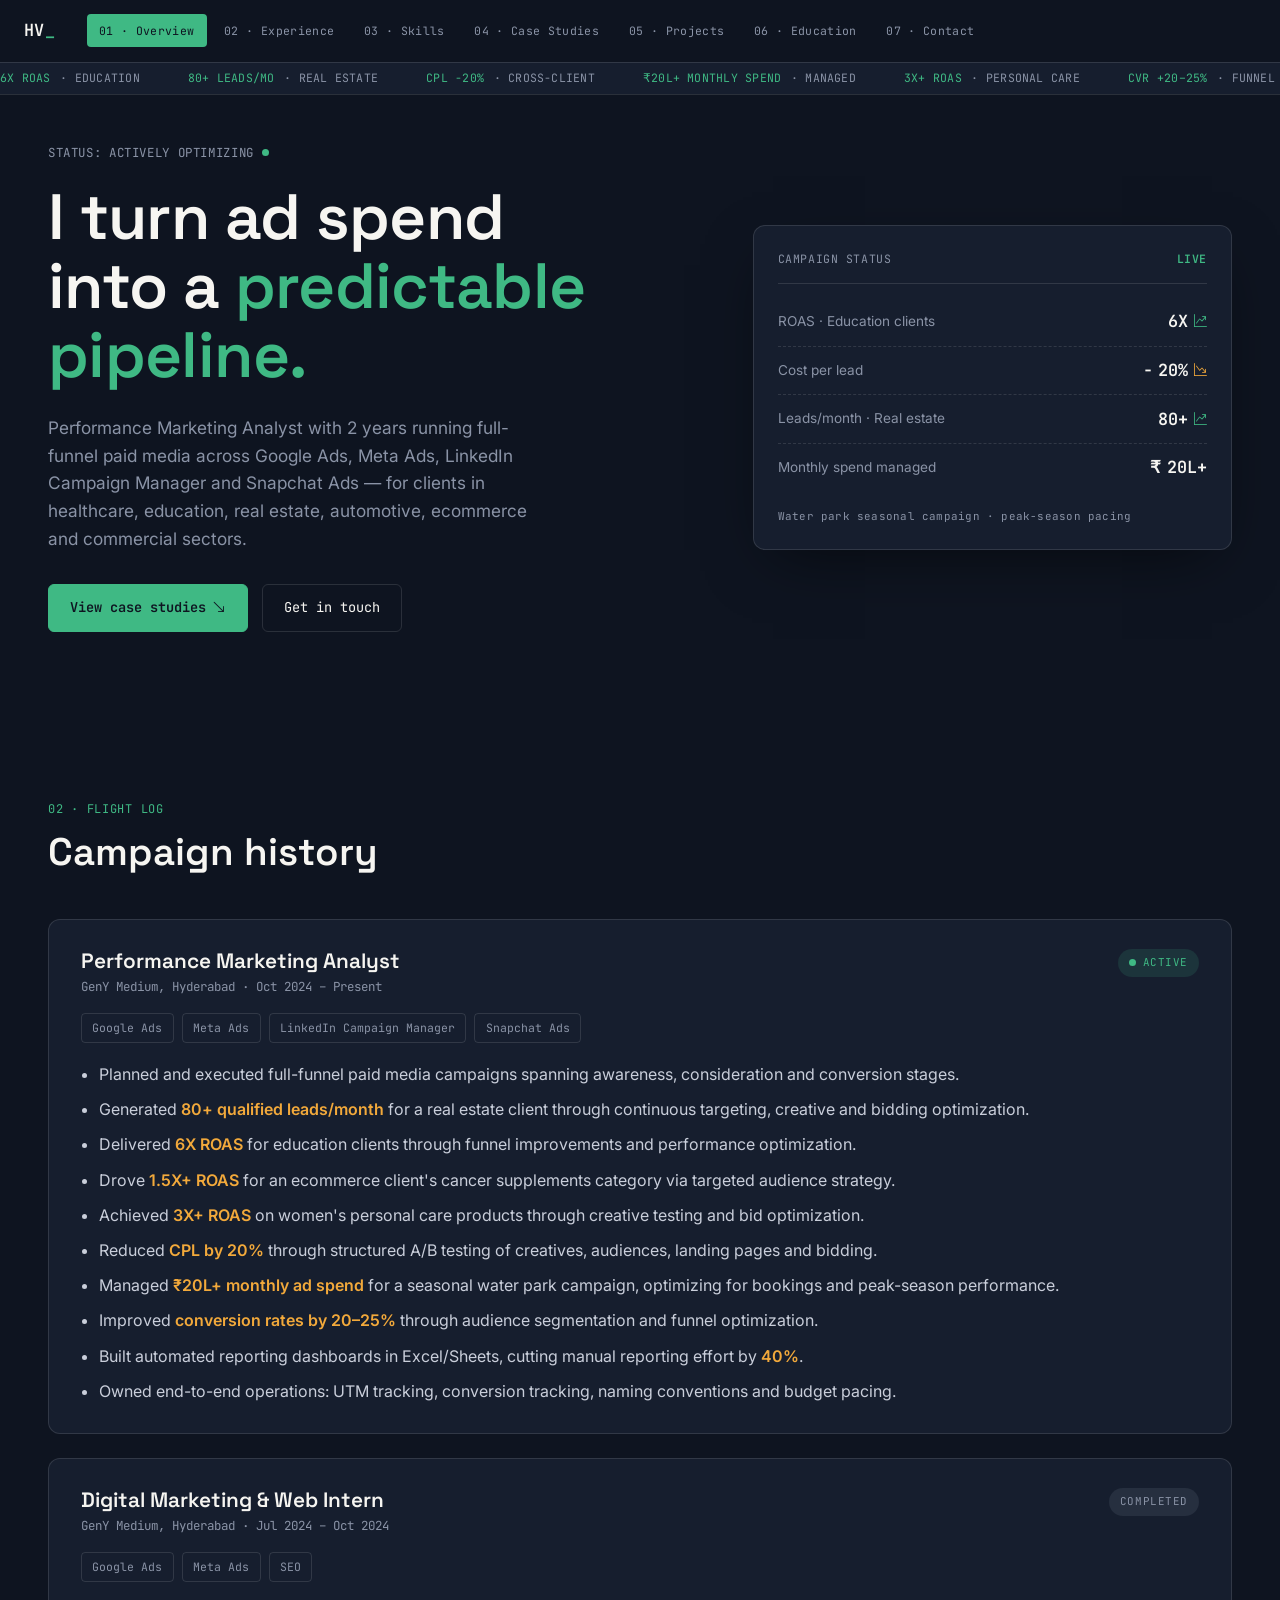
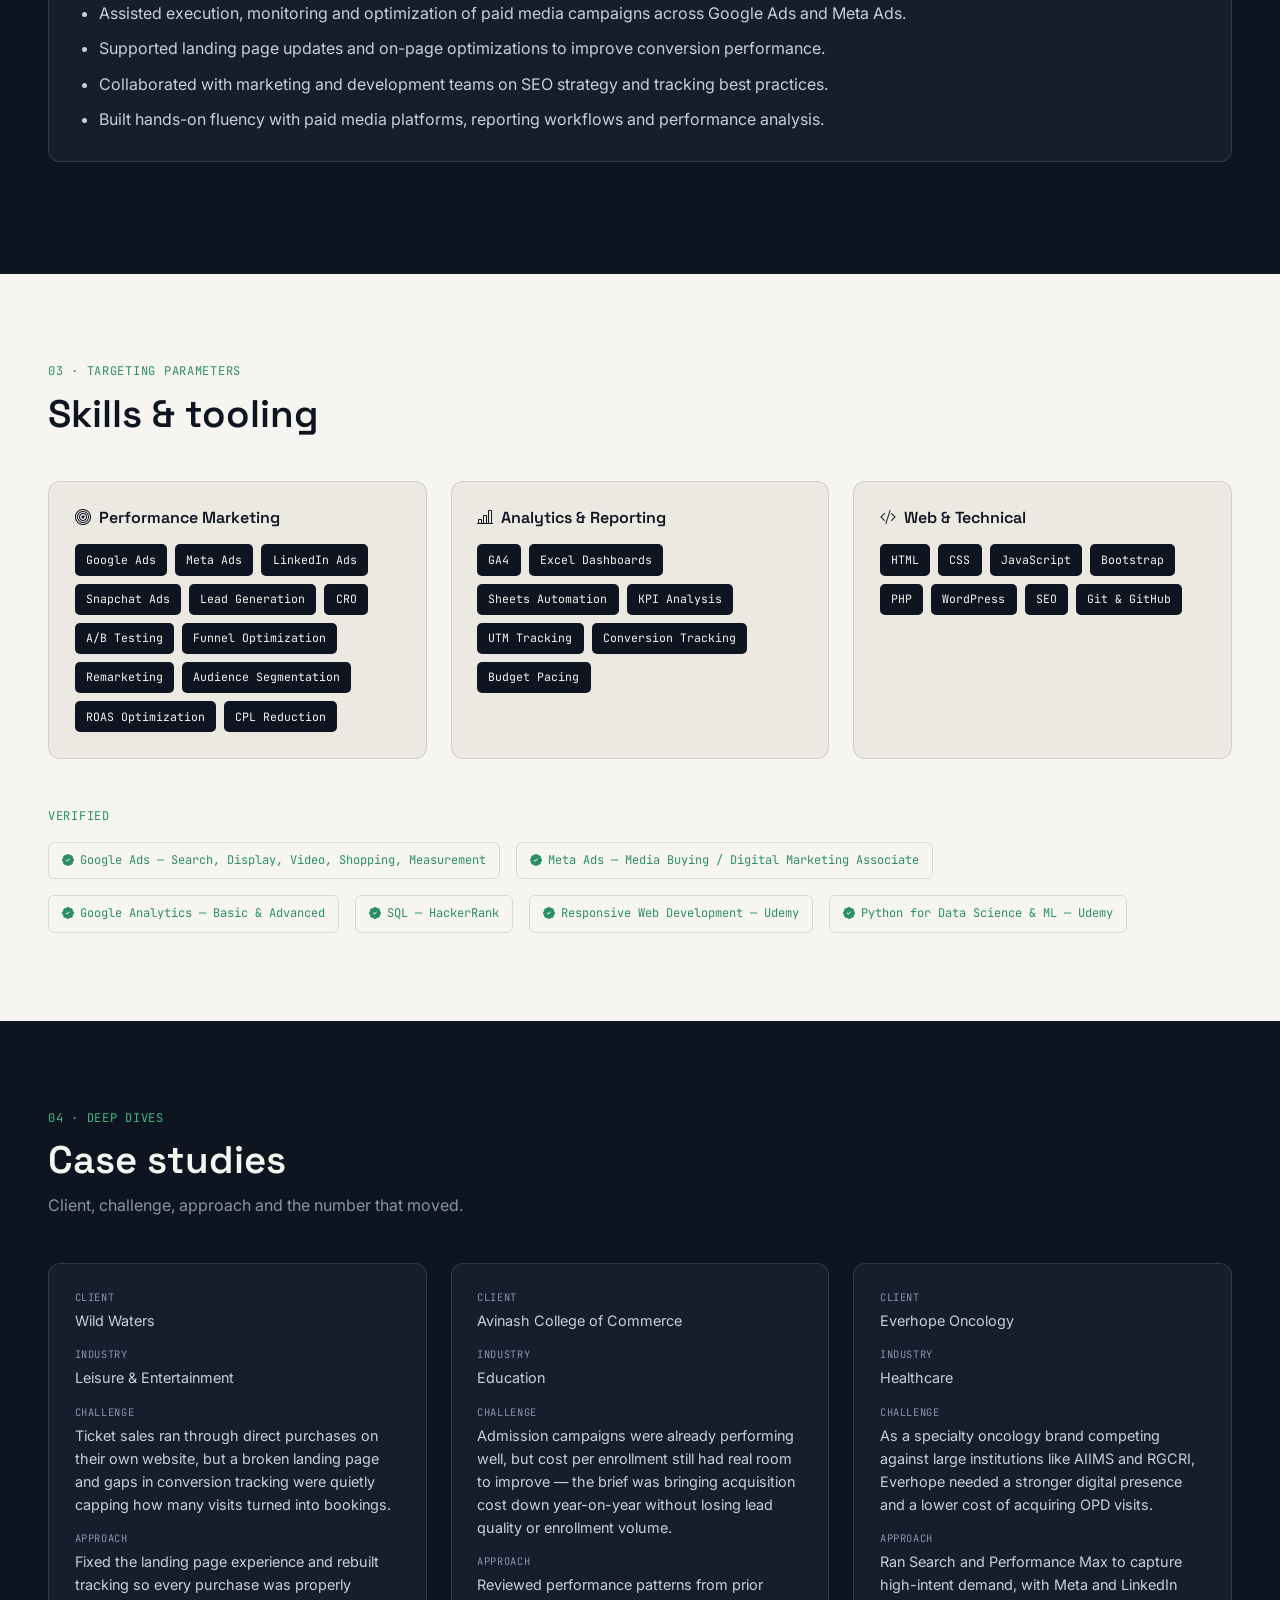
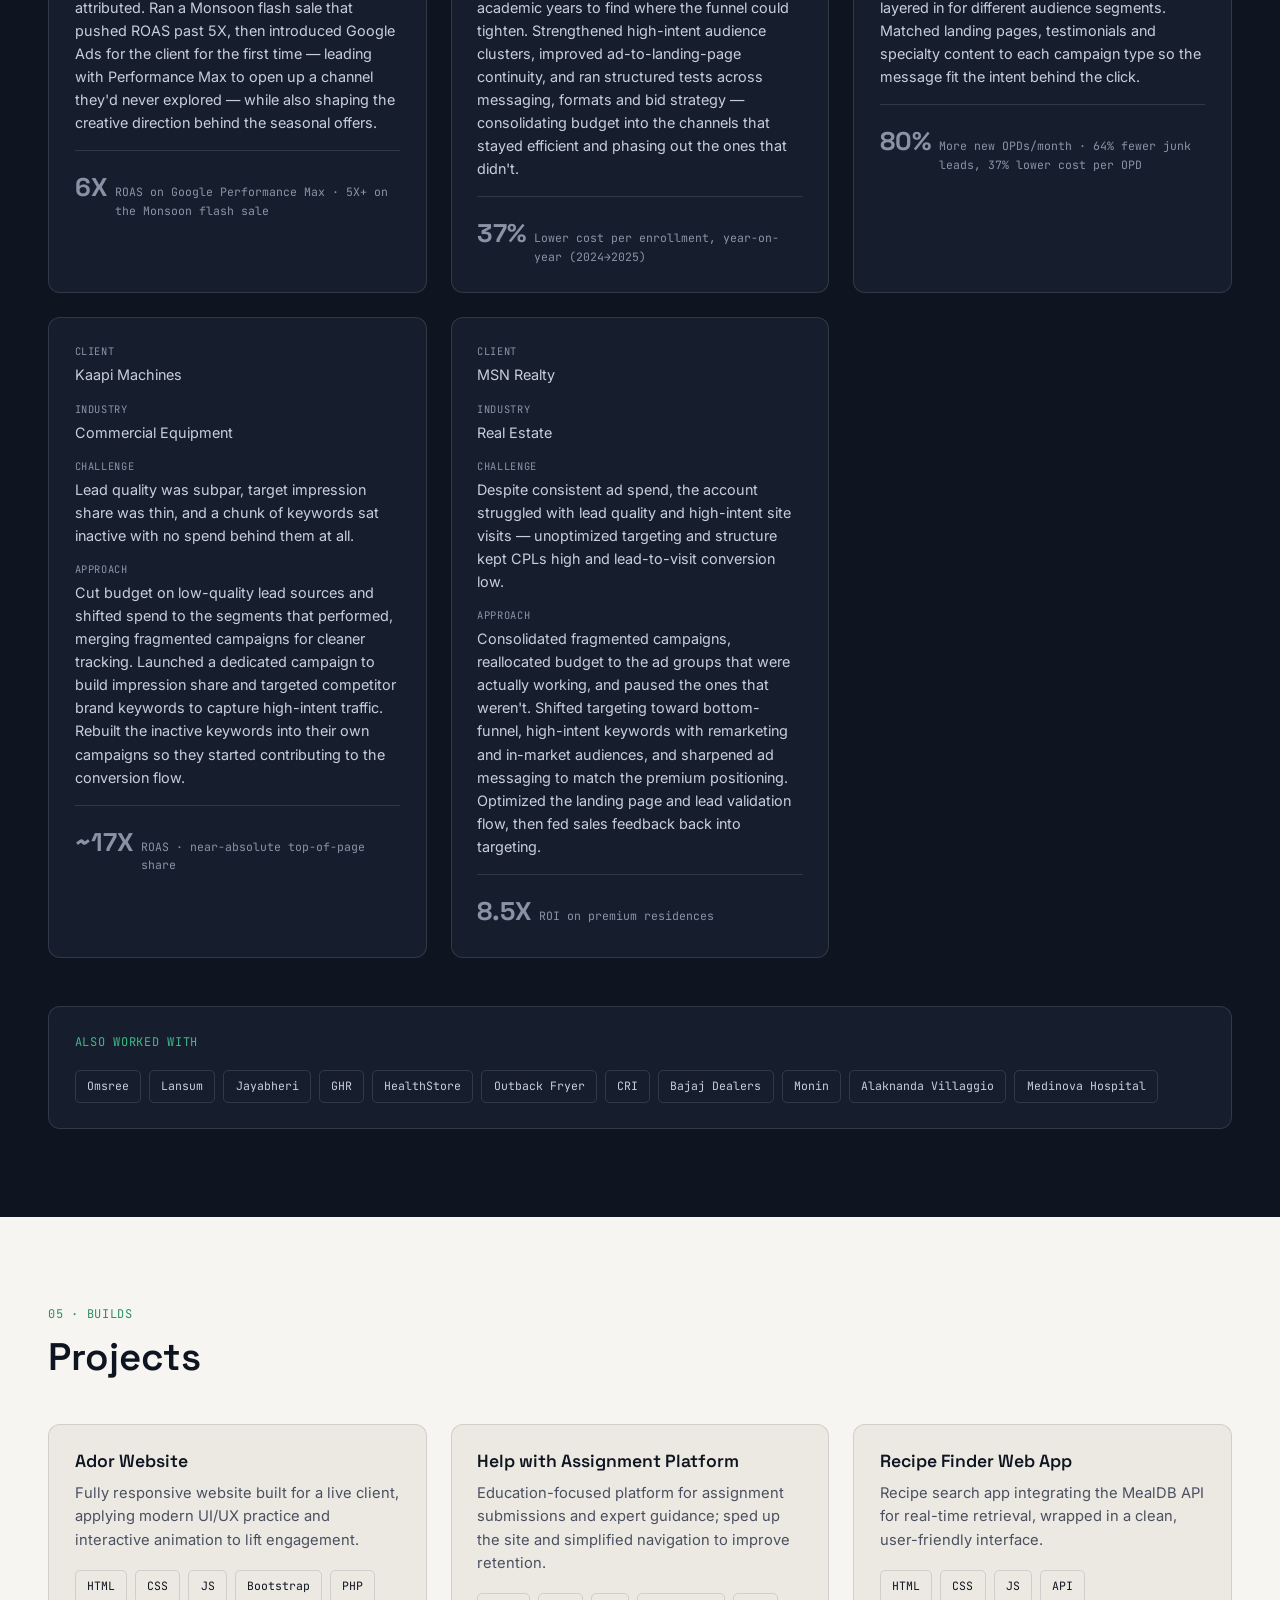
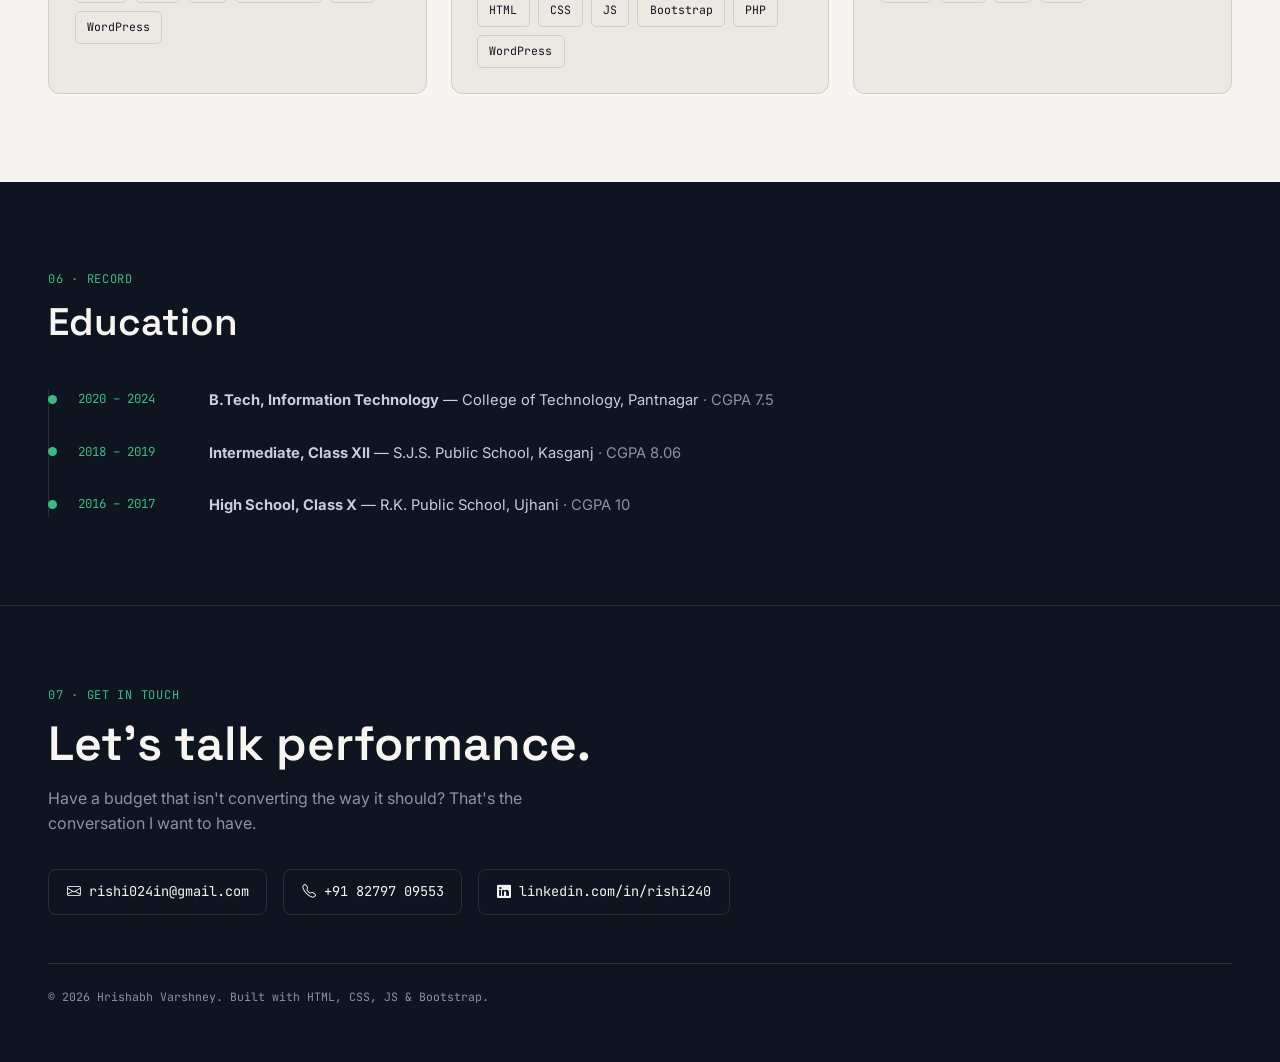
==== portfolio-preview.html @ 1b6e7066 "Add files via upload" ====
<!DOCTYPE html>
<html lang="en">
<head>
<meta charset="UTF-8">
<meta name="viewport" content="width=device-width, initial-scale=1.0">
<title>Hrishabh Varshney — Performance Marketing Analyst</title>
<meta name="description" content="Performance Marketing Analyst with 2+ years running full-funnel paid media across Google Ads, Meta Ads, LinkedIn and Snapchat — ROAS optimization, CPL reduction and lead generation for real estate, education, healthcare, ecommerce and D2C clients.">
<meta name="keywords" content="performance marketing analyst, Google Ads, Meta Ads, ROAS optimization, CPL reduction, paid media, lead generation, Hrishabh Varshney, Hyderabad">
<meta name="author" content="Hrishabh Varshney">
<meta name="robots" content="index, follow">
<meta name="theme-color" content="#0E1420">
<link rel="canonical" href="https://hrishabhvarshney.com/">

<!-- Open Graph / social preview -->
<meta property="og:type" content="website">
<meta property="og:title" content="Hrishabh Varshney — Performance Marketing Analyst">
<meta property="og:description" content="Full-funnel paid media across Google Ads, Meta Ads, LinkedIn and Snapchat — ROAS optimization, CPL reduction and lead generation across real estate, education, healthcare and ecommerce.">
<meta property="og:url" content="https://hrishabhvarshney.com/">
<meta property="og:locale" content="en_IN">
<meta name="twitter:card" content="summary">
<meta name="twitter:title" content="Hrishabh Varshney — Performance Marketing Analyst">
<meta name="twitter:description" content="Full-funnel paid media across Google Ads, Meta Ads, LinkedIn and Snapchat — ROAS optimization and CPL reduction for real estate, education, healthcare and ecommerce clients.">

<!-- Favicon (HV monogram, no external file needed) -->
<link rel="icon" href="data:image/svg+xml,%3Csvg xmlns='http://www.w3.org/2000/svg' viewBox='0 0 64 64'%3E%3Crect width='64' height='64' rx='12' fill='%230E1420'/%3E%3Ctext x='32' y='42' font-family='monospace' font-size='26' font-weight='700' fill='%233FB984' text-anchor='middle'%3EHV%3C/text%3E%3C/svg%3E">

<!-- Bootstrap 5 (grid + utilities only — visual system is custom) -->
<link href="https://cdn.jsdelivr.net/npm/bootstrap@5.3.3/dist/css/bootstrap.min.css" rel="stylesheet">
<link rel="stylesheet" href="https://cdn.jsdelivr.net/npm/bootstrap-icons@1.11.3/font/bootstrap-icons.min.css">

<!-- Type system -->
<link rel="preconnect" href="https://fonts.googleapis.com">
<link href="https://fonts.googleapis.com/css2?family=Space+Grotesk:wght@400;500;600;700&family=Inter:wght@400;500;600&family=JetBrains+Mono:wght@400;500;600&display=swap" rel="stylesheet">

<style>
/* ===========================================================
   TOKENS
=========================================================== */
:root{
  --ink:       #0E1420;
  --ink-2:     #161E2E;
  --ink-line:  rgba(246,245,241,0.12);
  --paper:     #F6F5F1;
  --paper-2:   #ECE9E2;
  --paper-line:rgba(14,20,32,0.12);
  --signal:    #3FB984;
  --amber:     #F2A93B;
  --slate:     #8A93A6;
  --white:     #F6F5F1;

  --font-display: 'Space Grotesk', sans-serif;
  --font-body:    'Inter', sans-serif;
  --font-mono:    'JetBrains Mono', monospace;
}

*{ box-sizing: border-box; }

html{ scroll-behavior: smooth; scroll-padding-top: 92px; }

html, body{ overflow-x: hidden; max-width: 100%; }

body{
  background: var(--paper);
  color: var(--ink);
  font-family: var(--font-body);
  font-size: 16px;
  line-height: 1.6;
  margin:0;
}

h1,h2,h3{ font-family: var(--font-display); margin:0; }

a{ color: inherit; text-decoration: none; }

::selection{ background: var(--amber); color: var(--ink); }

:focus-visible{ outline: 2px solid var(--amber); outline-offset: 3px; }

/* ===========================================================
   CONSOLE HEADER
=========================================================== */
.console{
  position: sticky;
  top: 0;
  z-index: 100;
  background: var(--ink);
  border-bottom: 1px solid var(--ink-line);
}

.console-nav-row{
  display:flex;
  align-items:center;
  gap: 2rem;
  padding: 0.9rem 1.5rem;
  max-width: 1600px;
  margin: 0 auto;
}

.brand{
  font-family: var(--font-mono);
  font-weight:600;
  color: var(--white);
  font-size: 1.05rem;
  letter-spacing: 0.02em;
  flex-shrink:0;
}
.brand-blink{
  color: var(--signal);
  animation: blink 1.1s steps(1) infinite;
}
@keyframes blink{ 50%{ opacity:0; } }

.tabs{
  display:flex;
  gap: 0.35rem;
  overflow-x: auto;
  scrollbar-width: none;
}
.tabs::-webkit-scrollbar{ display:none; }

.tab{
  font-family: var(--font-mono);
  font-size: 0.72rem;
  letter-spacing: 0.03em;
  color: var(--slate);
  white-space: nowrap;
  padding: 0.45rem 0.75rem;
  border-radius: 4px;
  transition: color .15s ease, background .15s ease;
}
.tab:hover{ color: var(--white); background: rgba(255,255,255,0.05); }
.tab.active{ color: var(--ink); background: var(--signal); }

.ticker-wrap{
  overflow: hidden;
  border-top: 1px solid var(--ink-line);
  background: var(--ink-2);
}
.ticker{
  display:flex;
  gap: 3rem;
  white-space: nowrap;
  padding: 0.4rem 0;
  width: max-content;
  animation: ticker-scroll 28s linear infinite;
  font-family: var(--font-mono);
  font-size: 0.72rem;
  color: var(--signal);
  letter-spacing: 0.02em;
}
.ticker em{ color: var(--slate); font-style:normal; margin-left:0.15rem; }
@keyframes ticker-scroll{
  from{ transform: translateX(0); }
  to{ transform: translateX(-50%); }
}

/* ===========================================================
   HERO
=========================================================== */
.hero{
  background: var(--ink);
  color: var(--white);
  padding-bottom: 5rem;
  overflow:hidden;
}

.eyebrow{
  font-family: var(--font-mono);
  font-size: 0.78rem;
  letter-spacing: 0.05em;
  color: var(--slate);
  display:flex;
  align-items:center;
  gap:0.5rem;
  margin-bottom: 1.25rem;
}

.dot-live{
  width:7px; height:7px; border-radius:50%;
  background: var(--signal);
  display:inline-block;
  box-shadow: 0 0 0 0 rgba(63,185,132,0.6);
  animation: pulse 1.8s infinite;
}
@keyframes pulse{
  0%{ box-shadow: 0 0 0 0 rgba(63,185,132,0.55); }
  70%{ box-shadow: 0 0 0 8px rgba(63,185,132,0); }
  100%{ box-shadow: 0 0 0 0 rgba(63,185,132,0); }
}

.hero-title{
  font-size: clamp(2.3rem, 5vw, 4rem);
  font-weight: 600;
  line-height: 1.08;
  letter-spacing: -0.01em;
  margin-bottom: 1.5rem;
}
.hero-title .hl{ color: var(--signal); }

.hero-sub{
  font-size: 1.08rem;
  color: var(--slate);
  max-width: 46ch;
  margin-bottom: 2rem;
}

.hero-cta{ display:flex; gap: 0.9rem; flex-wrap: wrap; }

.btn-console{
  font-family: var(--font-mono);
  font-size: 0.85rem;
  padding: 0.75rem 1.3rem;
  border-radius: 6px;
  border: 1px solid var(--ink-line);
  color: var(--white);
  display:inline-flex;
  align-items:center;
  gap: 0.4rem;
  transition: all .15s ease;
}
.btn-console:hover{ border-color: var(--white); }
.btn-console-primary{
  background: var(--signal);
  color: var(--ink);
  border-color: var(--signal);
  font-weight:600;
}
.btn-console-primary:hover{ background: #58caa0; border-color:#58caa0; }

/* status card */
.status-card{
  background: var(--ink-2);
  border: 1px solid var(--ink-line);
  border-radius: 12px;
  padding: 1.5rem;
  box-shadow: 0 20px 60px -20px rgba(0,0,0,0.6);
}
.status-card-head{
  display:flex; justify-content:space-between; align-items:center;
  font-family: var(--font-mono);
  font-size: 0.72rem;
  letter-spacing: 0.05em;
  color: var(--slate);
  padding-bottom: 0.9rem;
  border-bottom: 1px solid var(--ink-line);
  margin-bottom: 0.9rem;
}
.status-live{
  color: var(--signal);
  font-weight:600;
}
.metric-list{ list-style:none; margin:0; padding:0; }
.metric-list li{
  display:flex; justify-content:space-between; align-items:center;
  padding: 0.65rem 0;
  border-bottom: 1px dashed var(--ink-line);
}
.metric-list li:last-child{ border-bottom:none; }
.metric-label{ font-size: 0.85rem; color: var(--slate); }
.metric-value{
  font-family: var(--font-mono);
  font-weight:600;
  font-size: 1.05rem;
  display:flex; align-items:center; gap:0.35rem;
}
.metric-value .up{ color: var(--signal); font-size: 0.8rem; }
.metric-value .down{ color: var(--amber); font-size: 0.8rem; }
.status-card-foot{
  margin-top: 1rem;
  font-family: var(--font-mono);
  font-size: 0.68rem;
  color: var(--slate);
  letter-spacing: 0.02em;
}

/* ===========================================================
   SECTIONS — SHARED
=========================================================== */
.section{ padding: 5.5rem 0; }
.section-dark{ background: var(--ink); color: var(--white); }

.section-head{ margin-bottom: 2.75rem; max-width: 60ch; }
.section-kicker{
  font-family: var(--font-mono);
  font-size: 0.75rem;
  letter-spacing: 0.06em;
  color: var(--signal);
  margin-bottom: 0.6rem;
}
.section-dark .section-kicker{ color: var(--signal); }
.section-title{
  font-size: clamp(1.7rem, 3vw, 2.4rem);
  font-weight: 600;
}
.section-sub{
  margin-top: 0.6rem;
  color: var(--slate);
}
.section:not(.section-dark) .section-sub{ color: #5B6273; }
.section:not(.section-dark) .section-kicker{ color: #2C8F63; }

/* ===========================================================
   EXPERIENCE — CAMPAIGN CARDS
=========================================================== */
.campaign-card{
  background: var(--ink-2);
  border: 1px solid var(--ink-line);
  border-radius: 12px;
  padding: 1.8rem 2rem;
  margin-bottom: 1.5rem;
}
.campaign-card-top{
  display:flex; justify-content:space-between; align-items:flex-start;
  gap: 1rem; flex-wrap: wrap;
  margin-bottom: 1rem;
}
.campaign-card h3{ font-size: 1.3rem; font-weight:600; margin-bottom:0.2rem; }
.campaign-meta{ font-family: var(--font-mono); font-size:0.78rem; color: var(--slate); margin:0; }

.pill{
  font-family: var(--font-mono);
  font-size: 0.68rem;
  letter-spacing:0.05em;
  padding: 0.35rem 0.7rem;
  border-radius: 20px;
  display:inline-flex; align-items:center; gap:0.4rem;
  white-space: nowrap;
}
.pill-live{ background: rgba(63,185,132,0.14); color: var(--signal); }
.pill-done{ background: rgba(138,147,166,0.14); color: var(--slate); }

.platform-row{ display:flex; flex-wrap:wrap; gap:0.5rem; margin-bottom:1.2rem; }
.platform-pill{
  font-family: var(--font-mono);
  font-size: 0.72rem;
  border: 1px solid var(--ink-line);
  color: var(--slate);
  padding: 0.3rem 0.65rem;
  border-radius: 4px;
}

.bullet-list{ margin:0; padding-left: 1.1rem; }
.bullet-list li{ margin-bottom: 0.6rem; color: #C9CEDA; }
.bullet-list li:last-child{ margin-bottom:0; }
strong.metric{ color: var(--amber); font-weight:600; }

/* ===========================================================
   SKILLS
=========================================================== */
.skill-group{
  background: var(--paper-2);
  border: 1px solid var(--paper-line);
  border-radius: 12px;
  padding: 1.6rem;
  height:100%;
}
.skill-group h3{
  font-size: 1rem;
  font-weight:600;
  display:flex; align-items:center; gap:0.5rem;
  margin-bottom: 1.1rem;
}
.chip-wrap{ display:flex; flex-wrap:wrap; gap:0.5rem; }
.chip{
  font-family: var(--font-mono);
  font-size: 0.72rem;
  background: var(--ink);
  color: var(--white);
  padding: 0.4rem 0.7rem;
  border-radius: 5px;
}
.chip-mono{ background: transparent; border:1px solid var(--paper-line); color: var(--ink); }

/* also-worked box (sits on a dark section) */
.also-worked{
  margin-top: 3rem;
  border: 1px solid var(--ink-line);
  border-radius: 12px;
  padding: 1.6rem;
  background: var(--ink-2);
}
.also-worked .section-kicker{ margin-bottom: 1.1rem; }
.also-worked .chip{
  background: transparent;
  border: 1px solid var(--ink-line);
  color: #C9CEDA;
}
.also-worked .chip:hover{ border-color: var(--signal); color: var(--signal); }

.cert-badge{
  font-family: var(--font-mono);
  font-size: 0.75rem;
  border: 1px solid var(--paper-line);
  border-radius: 6px;
  padding: 0.5rem 0.8rem;
  display:inline-flex; align-items:center; gap:0.4rem;
  color: #2C8F63;
}

/* ===========================================================
   CASE STUDIES
=========================================================== */
.cs-card{
  position:relative;
  height:100%;
  background: var(--ink-2);
  border: 1px solid var(--ink-line);
  border-radius: 12px;
  padding: 1.6rem;
  transition: border-color .15s ease, transform .15s ease;
}
.cs-card:hover{ border-color: var(--signal); transform: translateY(-3px); }
.cs-draft{ border-style: dashed; }
.cs-draft:hover{ border-color: var(--ink-line); transform:none; }
.cs-ribbon{
  position:absolute; top: -1px; right: 1.2rem;
  background: var(--amber);
  color: var(--ink);
  font-family: var(--font-mono);
  font-size: 0.65rem;
  font-weight:700;
  letter-spacing:0.05em;
  padding: 0.3rem 0.6rem;
  border-radius: 0 0 6px 6px;
}
.cs-field{ margin: 0 0 0.9rem; font-size: 0.9rem; color:#C9CEDA; }
.cs-field span{
  display:block;
  font-family: var(--font-mono);
  font-size: 0.65rem;
  letter-spacing:0.06em;
  color: var(--slate);
  margin-bottom: 0.2rem;
}
.cs-result{
  border-top: 1px solid var(--ink-line);
  padding-top: 1rem;
  margin-top: 1rem;
  display:flex; align-items:baseline; gap:0.5rem;
}
.cs-result-num{ font-family: var(--font-display); font-size: 1.6rem; font-weight:700; color: var(--slate); }
.cs-result-label{ font-family: var(--font-mono); font-size: 0.72rem; color: var(--slate); }

/* ===========================================================
   PROJECTS
=========================================================== */
.project-card{
  background: var(--paper-2);
  border: 1px solid var(--paper-line);
  border-radius: 12px;
  padding: 1.6rem;
  height:100%;
}
.project-card h3{ font-size: 1.1rem; font-weight:600; margin-bottom:0.6rem; }
.project-card p{ color:#4A5062; font-size:0.92rem; margin-bottom:1.1rem; }

/* ===========================================================
   EDUCATION
=========================================================== */
.edu-line{ border-left: 1px solid var(--ink-line); padding-left: 1.8rem; }
.edu-item{
  position:relative;
  padding-bottom: 1.8rem;
  display:flex; flex-wrap:wrap; gap: 0.3rem 1.2rem;
}
.edu-item:last-child{ padding-bottom:0; }
.edu-item::before{
  content:'';
  position:absolute; left:-1.86rem; top:0.35rem;
  width:9px; height:9px; border-radius:50%;
  background: var(--signal);
}
.edu-year{ font-family: var(--font-mono); font-size:0.78rem; color: var(--signal); min-width: 7rem; }
.edu-body{ color:#C9CEDA; font-size:0.92rem; }
.edu-body em{ color: var(--slate); font-style:normal; }

/* ===========================================================
   FOOTER
=========================================================== */
.footer{
  background: var(--ink);
  color: var(--white);
  padding: 5rem 0 2.5rem;
  border-top: 1px solid var(--ink-line);
}
.footer-title{
  font-size: clamp(2rem, 4vw, 3rem);
  font-weight:600;
  margin: 0.5rem 0 0.8rem;
}
.footer-sub{ color: var(--slate); max-width: 48ch; margin-bottom: 2rem; }
.footer-links{ display:flex; flex-wrap:wrap; gap: 1rem; margin-bottom: 3rem; }
.footer-links a{
  font-family: var(--font-mono);
  font-size: 0.85rem;
  border: 1px solid var(--ink-line);
  border-radius: 8px;
  padding: 0.7rem 1.1rem;
  display:inline-flex; align-items:center; gap:0.5rem;
  transition: border-color .15s ease, color .15s ease;
}
.footer-links a:hover{ border-color: var(--signal); color: var(--signal); }
.footer-copy{
  font-family: var(--font-mono);
  font-size: 0.72rem;
  color: var(--slate);
  border-top: 1px solid var(--ink-line);
  padding-top: 1.5rem;
}

/* ===========================================================
   REVEAL ANIMATION
=========================================================== */
[data-reveal]{
  opacity: 0;
  transform: translateY(16px);
  transition: opacity .6s ease, transform .6s ease;
}
[data-reveal].in-view{
  opacity: 1;
  transform: translateY(0);
}

/* ===========================================================
   REDUCED MOTION
=========================================================== */
@media (prefers-reduced-motion: reduce){
  html{ scroll-behavior:auto; }
  .ticker{ animation: none; }
  .dot-live{ animation: none; }
  [data-reveal]{ opacity:1; transform:none; transition:none; }
}

/* ===========================================================
   RESPONSIVE
=========================================================== */
@media (max-width: 991px){
  .status-card{ margin-top: 1rem; }
}

@media (max-width: 767px){
  .console-nav-row{ gap: 0.75rem; padding: 0.8rem 1rem; }
  .brand{ font-size: 0.95rem; }
  .tab{ font-size: 0.68rem; padding: 0.4rem 0.6rem; }
  .ticker{ font-size: 0.66rem; gap: 2rem; }
  .campaign-card{ padding: 1.25rem; }
  .campaign-card h3{ font-size: 1.1rem; }
  .section{ padding: 3.5rem 0; }
  .section-head{ margin-bottom: 2rem; }
  .status-card{ padding: 1.25rem; }
  .metric-label{ font-size: 0.78rem; }
  .metric-value{ font-size: 0.95rem; }
  .cs-card{ padding: 1.3rem; }
  .cs-result-num{ font-size: 1.35rem; }
  .footer{ padding: 3.5rem 0 2rem; }
  .footer-links{ flex-direction: column; }
  .footer-links a{ justify-content: flex-start; }
  .edu-line{ padding-left: 1.4rem; }
  .edu-item::before{ left: -1.46rem; }
}

@media (max-width: 420px){
  .hero-cta{ flex-direction: column; align-items: stretch; }
  .btn-console{ justify-content: center; }
  .also-worked{ padding: 1.25rem; }
}

</style>

<!-- Structured data for search engines -->
<script type="application/ld+json">
{
  "@context": "https://schema.org",
  "@type": "Person",
  "name": "Hrishabh Varshney",
  "jobTitle": "Performance Marketing Analyst",
  "email": "mailto:rishi024in@gmail.com",
  "telephone": "+91-82797-09553",
  "url": "https://hrishabhvarshney.com/",
  "sameAs": ["https://linkedin.com/in/rishi240"],
  "worksFor": { "@type": "Organization", "name": "GenY Medium" },
  "address": { "@type": "PostalAddress", "addressLocality": "Hyderabad", "addressCountry": "IN" }
}
</script>
</head>
<body>

<!-- ============ LIVE CAMPAIGN CONSOLE (fixed top bar) ============ -->
<header class="console" id="top">
  <div class="console-nav-row">
    <a href="#top" class="brand">HV<span class="brand-blink">_</span></a>
    <nav class="tabs" id="tabs" aria-label="Primary">
      <a href="#overview" class="tab active" data-tab>01 · Overview</a>
      <a href="#experience" class="tab" data-tab>02 · Experience</a>
      <a href="#skills" class="tab" data-tab>03 · Skills</a>
      <a href="#case-studies" class="tab" data-tab>04 · Case Studies</a>
      <a href="#projects" class="tab" data-tab>05 · Projects</a>
      <a href="#education" class="tab" data-tab>06 · Education</a>
      <a href="#contact" class="tab" data-tab>07 · Contact</a>
    </nav>
  </div>
  <div class="ticker-wrap" aria-hidden="true">
    <div class="ticker" id="ticker">
      <span>6X ROAS <em>· EDUCATION</em></span>
      <span>80+ LEADS/MO <em>· REAL ESTATE</em></span>
      <span>CPL −20% <em>· CROSS-CLIENT</em></span>
      <span>₹20L+ MONTHLY SPEND <em>· MANAGED</em></span>
      <span>3X+ ROAS <em>· PERSONAL CARE</em></span>
      <span>CVR +20–25% <em>· FUNNEL OPT.</em></span>
      <span>1.5X+ ROAS <em>· HEALTH SUPPLEMENTS</em></span>
      <span>REPORTING EFFORT −40% <em>· AUTOMATION</em></span>
    </div>
  </div>
</header>

<main>

<!-- ============ 01 OVERVIEW / HERO ============ -->
<section id="overview" class="hero">
  <div class="container-fluid px-4 px-lg-5">
    <div class="row align-items-center gy-5 pt-5">
      <div class="col-lg-7">
        <p class="eyebrow" data-reveal>STATUS: ACTIVELY OPTIMIZING <span class="dot-live"></span></p>
        <h1 class="hero-title" data-reveal>
          I turn ad spend<br> into a <span class="hl">predictable pipeline.</span>
        </h1>
        <p class="hero-sub" data-reveal>
          Performance Marketing Analyst with 2 years running full-funnel paid media across
          Google Ads, Meta Ads, LinkedIn Campaign Manager and Snapchat Ads — for clients in
          healthcare, education, real estate, automotive, ecommerce and commercial sectors.
        </p>
        <div class="hero-cta" data-reveal>
          <a href="#case-studies" class="btn-console btn-console-primary">View case studies <i class="bi bi-arrow-down-right"></i></a>
          <a href="#contact" class="btn-console">Get in touch</a>
        </div>
      </div>

      <div class="col-lg-5">
        <div class="status-card" data-reveal>
          <div class="status-card-head">
            <span>CAMPAIGN STATUS</span>
            <span class="status-live">LIVE</span>
          </div>
          <ul class="metric-list">
            <li>
              <span class="metric-label">ROAS · Education clients</span>
              <span class="metric-value"><span class="count" data-target="6" data-suffix="X">0X</span> <i class="bi bi-graph-up-arrow up"></i></span>
            </li>
            <li>
              <span class="metric-label">Cost per lead</span>
              <span class="metric-value">−<span class="count" data-target="20" data-suffix="%">0%</span> <i class="bi bi-graph-down-arrow down"></i></span>
            </li>
            <li>
              <span class="metric-label">Leads/month · Real estate</span>
              <span class="metric-value"><span class="count" data-target="80" data-suffix="+">0+</span> <i class="bi bi-graph-up-arrow up"></i></span>
            </li>
            <li>
              <span class="metric-label">Monthly spend managed</span>
              <span class="metric-value">₹<span class="count" data-target="20" data-suffix="L+">0L+</span></span>
            </li>
          </ul>
          <div class="status-card-foot">Water park seasonal campaign · peak-season pacing</div>
        </div>
      </div>
    </div>
  </div>
</section>

<!-- ============ 02 EXPERIENCE ============ -->
<section id="experience" class="section section-dark">
  <div class="container-fluid px-4 px-lg-5">
    <div class="section-head" data-reveal>
      <p class="section-kicker">02 · FLIGHT LOG</p>
      <h2 class="section-title">Campaign history</h2>
    </div>

    <!-- Campaign row 1 -->
    <article class="campaign-card" data-reveal>
      <div class="campaign-card-top">
        <div>
          <h3>Performance Marketing Analyst</h3>
          <p class="campaign-meta">GenY Medium, Hyderabad · Oct 2024 – Present</p>
        </div>
        <span class="pill pill-live"><span class="dot-live"></span> ACTIVE</span>
      </div>
      <div class="platform-row">
        <span class="platform-pill">Google Ads</span>
        <span class="platform-pill">Meta Ads</span>
        <span class="platform-pill">LinkedIn Campaign Manager</span>
        <span class="platform-pill">Snapchat Ads</span>
      </div>
      <ul class="bullet-list">
        <li>Planned and executed full-funnel paid media campaigns spanning awareness, consideration and conversion stages.</li>
        <li>Generated <strong class="metric">80+ qualified leads/month</strong> for a real estate client through continuous targeting, creative and bidding optimization.</li>
        <li>Delivered <strong class="metric">6X ROAS</strong> for education clients through funnel improvements and performance optimization.</li>
        <li>Drove <strong class="metric">1.5X+ ROAS</strong> for an ecommerce client's cancer supplements category via targeted audience strategy.</li>
        <li>Achieved <strong class="metric">3X+ ROAS</strong> on women's personal care products through creative testing and bid optimization.</li>
        <li>Reduced <strong class="metric">CPL by 20%</strong> through structured A/B testing of creatives, audiences, landing pages and bidding.</li>
        <li>Managed <strong class="metric">₹20L+ monthly ad spend</strong> for a seasonal water park campaign, optimizing for bookings and peak-season performance.</li>
        <li>Improved <strong class="metric">conversion rates by 20–25%</strong> through audience segmentation and funnel optimization.</li>
        <li>Built automated reporting dashboards in Excel/Sheets, cutting manual reporting effort by <strong class="metric">40%</strong>.</li>
        <li>Owned end-to-end operations: UTM tracking, conversion tracking, naming conventions and budget pacing.</li>
      </ul>
    </article>

    <!-- Campaign row 2 -->
    <article class="campaign-card" data-reveal>
      <div class="campaign-card-top">
        <div>
          <h3>Digital Marketing &amp; Web Intern</h3>
          <p class="campaign-meta">GenY Medium, Hyderabad · Jul 2024 – Oct 2024</p>
        </div>
        <span class="pill pill-done">COMPLETED</span>
      </div>
      <div class="platform-row">
        <span class="platform-pill">Google Ads</span>
        <span class="platform-pill">Meta Ads</span>
        <span class="platform-pill">SEO</span>
      </div>
      <ul class="bullet-list">
        <li>Assisted execution, monitoring and optimization of paid media campaigns across Google Ads and Meta Ads.</li>
        <li>Supported landing page updates and on-page optimizations to improve conversion performance.</li>
        <li>Collaborated with marketing and development teams on SEO strategy and tracking best practices.</li>
        <li>Built hands-on fluency with paid media platforms, reporting workflows and performance analysis.</li>
      </ul>
    </article>
  </div>
</section>

<!-- ============ 03 SKILLS ============ -->
<section id="skills" class="section">
  <div class="container-fluid px-4 px-lg-5">
    <div class="section-head" data-reveal>
      <p class="section-kicker">03 · TARGETING PARAMETERS</p>
      <h2 class="section-title">Skills &amp; tooling</h2>
    </div>

    <div class="row g-4">
      <div class="col-md-4" data-reveal>
        <div class="skill-group">
          <h3><i class="bi bi-bullseye"></i> Performance Marketing</h3>
          <div class="chip-wrap">
            <span class="chip">Google Ads</span><span class="chip">Meta Ads</span><span class="chip">LinkedIn Ads</span>
            <span class="chip">Snapchat Ads</span><span class="chip">Lead Generation</span><span class="chip">CRO</span>
            <span class="chip">A/B Testing</span><span class="chip">Funnel Optimization</span><span class="chip">Remarketing</span>
            <span class="chip">Audience Segmentation</span><span class="chip">ROAS Optimization</span><span class="chip">CPL Reduction</span>
          </div>
        </div>
      </div>
      <div class="col-md-4" data-reveal>
        <div class="skill-group">
          <h3><i class="bi bi-bar-chart-line"></i> Analytics &amp; Reporting</h3>
          <div class="chip-wrap">
            <span class="chip">GA4</span><span class="chip">Excel Dashboards</span><span class="chip">Sheets Automation</span>
            <span class="chip">KPI Analysis</span><span class="chip">UTM Tracking</span><span class="chip">Conversion Tracking</span>
            <span class="chip">Budget Pacing</span>
          </div>
        </div>
      </div>
      <div class="col-md-4" data-reveal>
        <div class="skill-group">
          <h3><i class="bi bi-code-slash"></i> Web &amp; Technical</h3>
          <div class="chip-wrap">
            <span class="chip">HTML</span><span class="chip">CSS</span><span class="chip">JavaScript</span>
            <span class="chip">Bootstrap</span><span class="chip">PHP</span><span class="chip">WordPress</span>
            <span class="chip">SEO</span><span class="chip">Git &amp; GitHub</span>
          </div>
        </div>
      </div>
    </div>

    <div class="cert-row" data-reveal>
      <p class="section-kicker" style="margin-top:3rem;">VERIFIED</p>
      <div class="d-flex flex-wrap gap-3 mt-3">
        <span class="cert-badge"><i class="bi bi-patch-check-fill"></i> Google Ads — Search, Display, Video, Shopping, Measurement</span>
        <span class="cert-badge"><i class="bi bi-patch-check-fill"></i> Meta Ads — Media Buying / Digital Marketing Associate</span>
        <span class="cert-badge"><i class="bi bi-patch-check-fill"></i> Google Analytics — Basic &amp; Advanced</span>
        <span class="cert-badge"><i class="bi bi-patch-check-fill"></i> SQL — HackerRank</span>
        <span class="cert-badge"><i class="bi bi-patch-check-fill"></i> Responsive Web Development — Udemy</span>
        <span class="cert-badge"><i class="bi bi-patch-check-fill"></i> Python for Data Science &amp; ML — Udemy</span>
      </div>
    </div>
  </div>
</section>

<!-- ============ 04 CASE STUDIES ============ -->
<section id="case-studies" class="section section-dark">
  <div class="container-fluid px-4 px-lg-5">
    <div class="section-head" data-reveal>
      <p class="section-kicker">04 · DEEP DIVES</p>
      <h2 class="section-title">Case studies</h2>
      <p class="section-sub">Client, challenge, approach and the number that moved.</p>
    </div>

    <!--
      ============================================================
      CASE STUDY GRID
      To add another one later: duplicate a <div class="col-md-6 col-lg-4"> ...
      </div> block below and fill in CLIENT / INDUSTRY / CHALLENGE / APPROACH.
      Add class "cs-draft" plus a <span class="cs-ribbon">DRAFT</span> if it
      isn't ready to publish yet.
      ============================================================
    -->
    <div class="row g-4" id="case-study-grid">

      <!-- CASE STUDY CARD — Wild Waters -->
      <div class="col-md-6 col-lg-4" data-reveal>
        <div class="cs-card">
          <p class="cs-field"><span>CLIENT</span>Wild Waters</p>
          <p class="cs-field"><span>INDUSTRY</span>Leisure &amp; Entertainment</p>
          <p class="cs-field"><span>CHALLENGE</span>Ticket sales ran through direct purchases on their own website, but a broken landing page and gaps in conversion tracking were quietly capping how many visits turned into bookings.</p>
          <p class="cs-field"><span>APPROACH</span>Fixed the landing page experience and rebuilt tracking so every purchase was properly attributed. Ran a Monsoon flash sale that pushed ROAS past 5X, then introduced Google Ads for the client for the first time &mdash; leading with Performance Max to open up a channel they'd never explored &mdash; while also shaping the creative direction behind the seasonal offers.</p>
          <div class="cs-result">
            <span class="cs-result-num">6X</span>
            <span class="cs-result-label">ROAS on Google Performance Max &middot; 5X+ on the Monsoon flash sale</span>
          </div>
        </div>
      </div>

      <!-- CASE STUDY CARD — Avinash College of Commerce -->
      <div class="col-md-6 col-lg-4" data-reveal>
        <div class="cs-card">
          <p class="cs-field"><span>CLIENT</span>Avinash College of Commerce</p>
          <p class="cs-field"><span>INDUSTRY</span>Education</p>
          <p class="cs-field"><span>CHALLENGE</span>Admission campaigns were already performing well, but cost per enrollment still had real room to improve &mdash; the brief was bringing acquisition cost down year-on-year without losing lead quality or enrollment volume.</p>
          <p class="cs-field"><span>APPROACH</span>Reviewed performance patterns from prior academic years to find where the funnel could tighten. Strengthened high-intent audience clusters, improved ad-to-landing-page continuity, and ran structured tests across messaging, formats and bid strategy &mdash; consolidating budget into the channels that stayed efficient and phasing out the ones that didn't.</p>
          <div class="cs-result">
            <span class="cs-result-num">37%</span>
            <span class="cs-result-label">Lower cost per enrollment, year-on-year (2024&rarr;2025)</span>
          </div>
        </div>
      </div>

      <!-- CASE STUDY CARD — Everhope Oncology -->
      <div class="col-md-6 col-lg-4" data-reveal>
        <div class="cs-card">
          <p class="cs-field"><span>CLIENT</span>Everhope Oncology</p>
          <p class="cs-field"><span>INDUSTRY</span>Healthcare</p>
          <p class="cs-field"><span>CHALLENGE</span>As a specialty oncology brand competing against large institutions like AIIMS and RGCRI, Everhope needed a stronger digital presence and a lower cost of acquiring OPD visits.</p>
          <p class="cs-field"><span>APPROACH</span>Ran Search and Performance Max to capture high-intent demand, with Meta and LinkedIn layered in for different audience segments. Matched landing pages, testimonials and specialty content to each campaign type so the message fit the intent behind the click.</p>
          <div class="cs-result">
            <span class="cs-result-num">80%</span>
            <span class="cs-result-label">More new OPDs/month &middot; 64% fewer junk leads, 37% lower cost per OPD</span>
          </div>
        </div>
      </div>

      <!-- CASE STUDY CARD — Kaapi Machines -->
      <div class="col-md-6 col-lg-4" data-reveal>
        <div class="cs-card">
          <p class="cs-field"><span>CLIENT</span>Kaapi Machines</p>
          <p class="cs-field"><span>INDUSTRY</span>Commercial Equipment</p>
          <p class="cs-field"><span>CHALLENGE</span>Lead quality was subpar, target impression share was thin, and a chunk of keywords sat inactive with no spend behind them at all.</p>
          <p class="cs-field"><span>APPROACH</span>Cut budget on low-quality lead sources and shifted spend to the segments that performed, merging fragmented campaigns for cleaner tracking. Launched a dedicated campaign to build impression share and targeted competitor brand keywords to capture high-intent traffic. Rebuilt the inactive keywords into their own campaigns so they started contributing to the conversion flow.</p>
          <div class="cs-result">
            <span class="cs-result-num">~17X</span>
            <span class="cs-result-label">ROAS &middot; near-absolute top-of-page share</span>
          </div>
        </div>
      </div>

      <!-- CASE STUDY CARD — MSN Realty -->
      <div class="col-md-6 col-lg-4" data-reveal>
        <div class="cs-card">
          <p class="cs-field"><span>CLIENT</span>MSN Realty</p>
          <p class="cs-field"><span>INDUSTRY</span>Real Estate</p>
          <p class="cs-field"><span>CHALLENGE</span>Despite consistent ad spend, the account struggled with lead quality and high-intent site visits &mdash; unoptimized targeting and structure kept CPLs high and lead-to-visit conversion low.</p>
          <p class="cs-field"><span>APPROACH</span>Consolidated fragmented campaigns, reallocated budget to the ad groups that were actually working, and paused the ones that weren't. Shifted targeting toward bottom-funnel, high-intent keywords with remarketing and in-market audiences, and sharpened ad messaging to match the premium positioning. Optimized the landing page and lead validation flow, then fed sales feedback back into targeting.</p>
          <div class="cs-result">
            <span class="cs-result-num">8.5X</span>
            <span class="cs-result-label">ROI on premium residences</span>
          </div>
        </div>
      </div>

    </div>

    <!-- ALSO WORKED WITH box -->
    <div class="also-worked" data-reveal>
      <p class="section-kicker">ALSO WORKED WITH</p>
      <div class="chip-wrap">
        <span class="chip">Omsree</span>
        <span class="chip">Lansum</span>
        <span class="chip">Jayabheri</span>
        <span class="chip">GHR</span>
        <span class="chip">HealthStore</span>
        <span class="chip">Outback Fryer</span>
        <span class="chip">CRI</span>
        <span class="chip">Bajaj Dealers</span>
        <span class="chip">Monin</span>
        <span class="chip">Alaknanda Villaggio</span>
        <span class="chip">Medinova Hospital</span>
      </div>
    </div>
  </div>
</section>

<!-- ============ 05 PROJECTS ============ -->
<section id="projects" class="section">
  <div class="container-fluid px-4 px-lg-5">
    <div class="section-head" data-reveal>
      <p class="section-kicker">05 · BUILDS</p>
      <h2 class="section-title">Projects</h2>
    </div>

    <div class="row g-4">
      <div class="col-md-4" data-reveal>
        <div class="project-card">
          <h3>Ador Website</h3>
          <p>Fully responsive website built for a live client, applying modern UI/UX practice and interactive animation to lift engagement.</p>
          <div class="chip-wrap">
            <span class="chip chip-mono">HTML</span><span class="chip chip-mono">CSS</span><span class="chip chip-mono">JS</span>
            <span class="chip chip-mono">Bootstrap</span><span class="chip chip-mono">PHP</span><span class="chip chip-mono">WordPress</span>
          </div>
        </div>
      </div>
      <div class="col-md-4" data-reveal>
        <div class="project-card">
          <h3>Help with Assignment Platform</h3>
          <p>Education-focused platform for assignment submissions and expert guidance; sped up the site and simplified navigation to improve retention.</p>
          <div class="chip-wrap">
            <span class="chip chip-mono">HTML</span><span class="chip chip-mono">CSS</span><span class="chip chip-mono">JS</span>
            <span class="chip chip-mono">Bootstrap</span><span class="chip chip-mono">PHP</span><span class="chip chip-mono">WordPress</span>
          </div>
        </div>
      </div>
      <div class="col-md-4" data-reveal>
        <div class="project-card">
          <h3>Recipe Finder Web App</h3>
          <p>Recipe search app integrating the MealDB API for real-time retrieval, wrapped in a clean, user-friendly interface.</p>
          <div class="chip-wrap">
            <span class="chip chip-mono">HTML</span><span class="chip chip-mono">CSS</span><span class="chip chip-mono">JS</span><span class="chip chip-mono">API</span>
          </div>
        </div>
      </div>
    </div>
  </div>
</section>

<!-- ============ 06 EDUCATION ============ -->
<section id="education" class="section section-dark">
  <div class="container-fluid px-4 px-lg-5">
    <div class="section-head" data-reveal>
      <p class="section-kicker">06 · RECORD</p>
      <h2 class="section-title">Education</h2>
    </div>

    <div class="edu-line" data-reveal>
      <div class="edu-item">
        <span class="edu-year">2020 – 2024</span>
        <span class="edu-body"><strong>B.Tech, Information Technology</strong> — College of Technology, Pantnagar <em>· CGPA 7.5</em></span>
      </div>
      <div class="edu-item">
        <span class="edu-year">2018 – 2019</span>
        <span class="edu-body"><strong>Intermediate, Class XII</strong> — S.J.S. Public School, Kasganj <em>· CGPA 8.06</em></span>
      </div>
      <div class="edu-item">
        <span class="edu-year">2016 – 2017</span>
        <span class="edu-body"><strong>High School, Class X</strong> — R.K. Public School, Ujhani <em>· CGPA 10</em></span>
      </div>
    </div>
  </div>
</section>

</main>

<!-- ============ 07 CONTACT / FOOTER ============ -->
<footer id="contact" class="footer">
  <div class="container-fluid px-4 px-lg-5">
    <p class="section-kicker">07 · GET IN TOUCH</p>
    <h2 class="footer-title">Let's talk performance.</h2>
    <p class="footer-sub">Have a budget that isn't converting the way it should? That's the conversation I want to have.</p>
    <div class="footer-links">
      <a href="mailto:rishi024in@gmail.com"><i class="bi bi-envelope"></i> rishi024in@gmail.com</a>
      <a href="tel:+918279709553"><i class="bi bi-telephone"></i> +91 82797 09553</a>
      <a href="https://linkedin.com/in/rishi240" target="_blank" rel="noopener"><i class="bi bi-linkedin"></i> linkedin.com/in/rishi240</a>
    </div>
    <p class="footer-copy">© 2026 Hrishabh Varshney. Built with HTML, CSS, JS &amp; Bootstrap.</p>
  </div>
</footer>

<script src="https://cdn.jsdelivr.net/npm/bootstrap@5.3.3/dist/js/bootstrap.bundle.min.js"></script>
<script>
document.addEventListener('DOMContentLoaded', () => {
  const reduceMotion = window.matchMedia('(prefers-reduced-motion: reduce)').matches;

  /* ---- 1. Duplicate ticker content for a seamless infinite loop ---- */
  const ticker = document.getElementById('ticker');
  if (ticker) {
    ticker.innerHTML += ticker.innerHTML;
  }

  /* ---- 2. Scroll reveal ---- */
  const revealEls = document.querySelectorAll('[data-reveal]');
  if ('IntersectionObserver' in window && !reduceMotion) {
    const revealObserver = new IntersectionObserver((entries) => {
      entries.forEach((entry) => {
        if (entry.isIntersecting) {
          entry.target.classList.add('in-view');
          revealObserver.unobserve(entry.target);
        }
      });
    }, { threshold: 0.15 });
    revealEls.forEach((el) => revealObserver.observe(el));
  } else {
    revealEls.forEach((el) => el.classList.add('in-view'));
  }

  /* ---- 3. Count-up metrics ---- */
  const counters = document.querySelectorAll('.count');
  const animateCount = (el) => {
    const target = parseFloat(el.dataset.target);
    const suffix = el.dataset.suffix || '';
    if (reduceMotion || !target) {
      el.textContent = target + suffix;
      return;
    }
    const duration = 1200;
    const start = performance.now();
    const step = (now) => {
      const progress = Math.min((now - start) / duration, 1);
      const eased = 1 - Math.pow(1 - progress, 3);
      const value = Math.round(target * eased);
      el.textContent = value + suffix;
      if (progress < 1) requestAnimationFrame(step);
    };
    requestAnimationFrame(step);
  };

  if ('IntersectionObserver' in window) {
    const countObserver = new IntersectionObserver((entries) => {
      entries.forEach((entry) => {
        if (entry.isIntersecting) {
          animateCount(entry.target);
          countObserver.unobserve(entry.target);
        }
      });
    }, { threshold: 0.5 });
    counters.forEach((el) => countObserver.observe(el));
  } else {
    counters.forEach(animateCount);
  }

  /* ---- 4. Active tab highlighting on scroll ---- */
  const tabs = document.querySelectorAll('[data-tab]');
  const sections = Array.from(tabs).map((tab) => document.querySelector(tab.getAttribute('href')));

  const setActiveTab = () => {
    const scrollPos = window.scrollY + 140;
    let activeIndex = 0;
    sections.forEach((section, i) => {
      if (section && section.offsetTop <= scrollPos) activeIndex = i;
    });
    tabs.forEach((tab, i) => {
      const isActive = i === activeIndex;
      tab.classList.toggle('active', isActive);
      if (isActive) tab.setAttribute('aria-current', 'true');
      else tab.removeAttribute('aria-current');
    });
  };

  window.addEventListener('scroll', setActiveTab, { passive: true });
  setActiveTab();
});

</script>
</body>
</html>
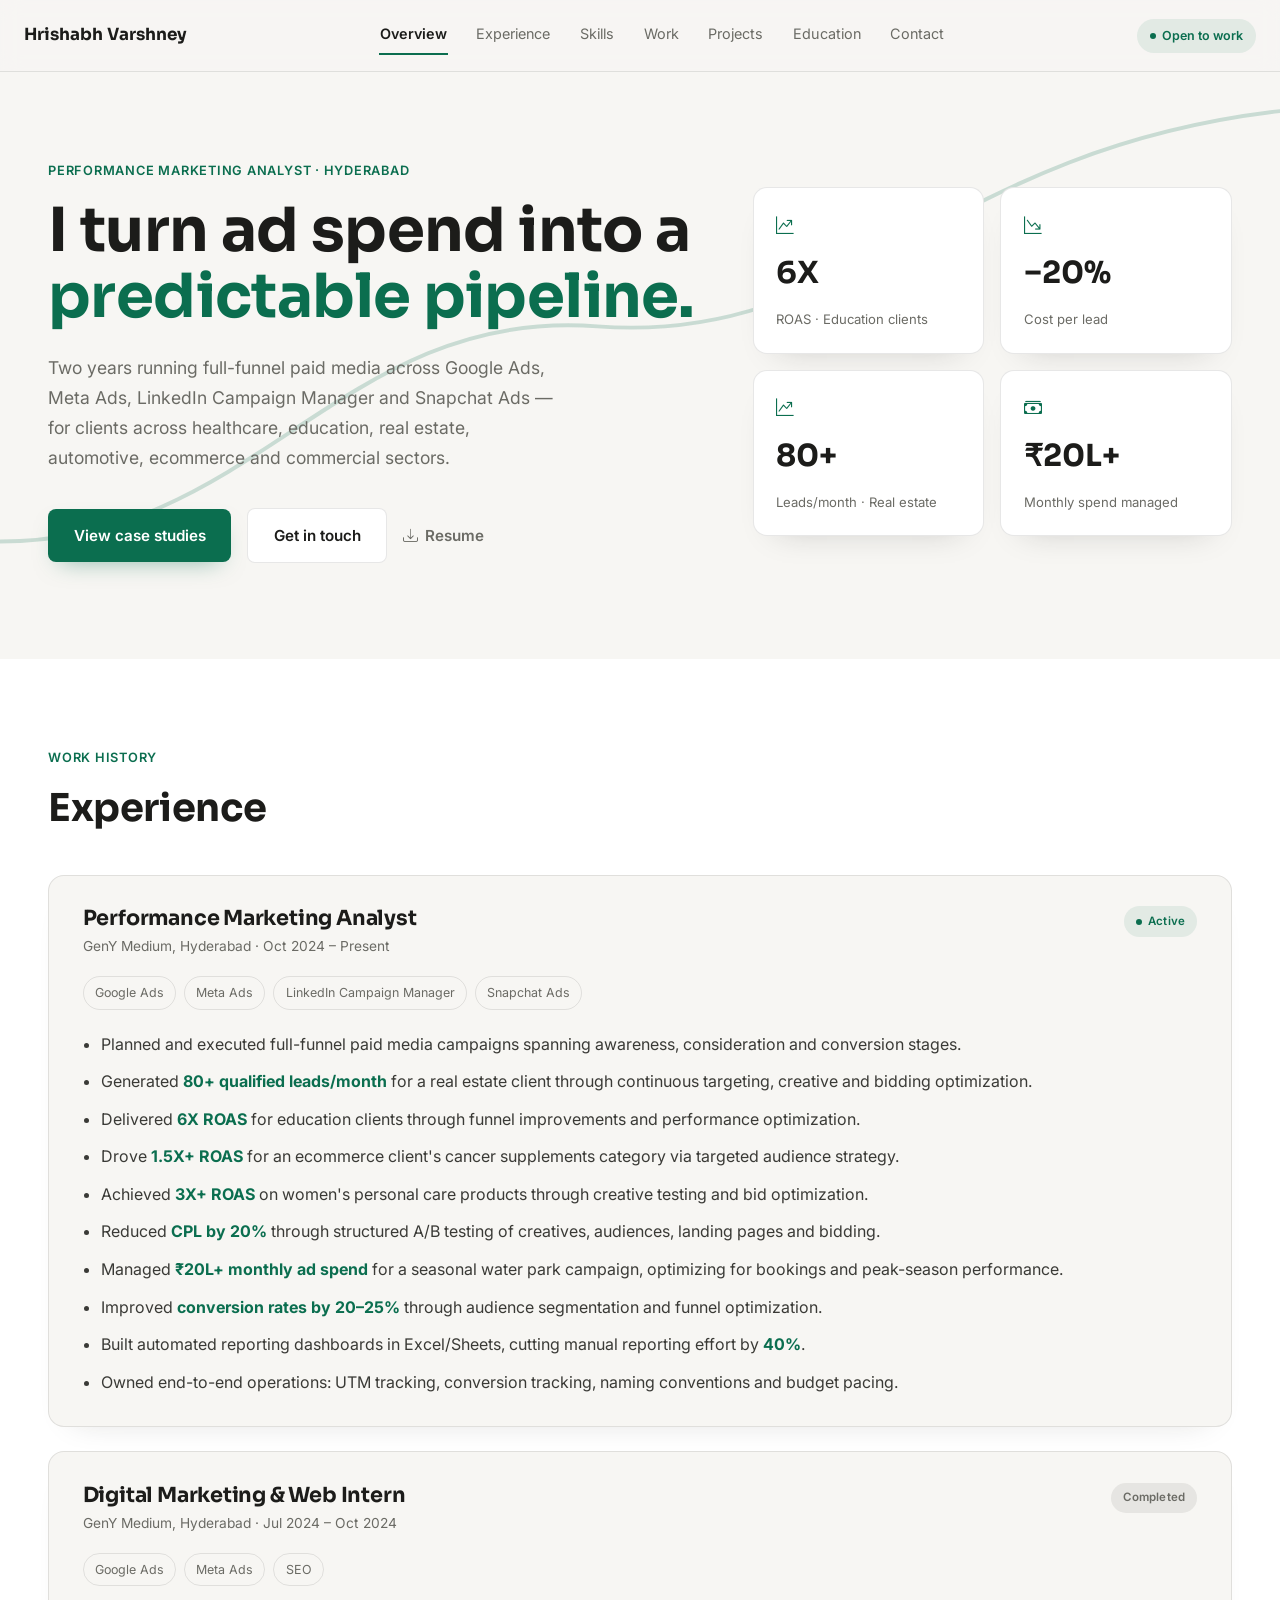
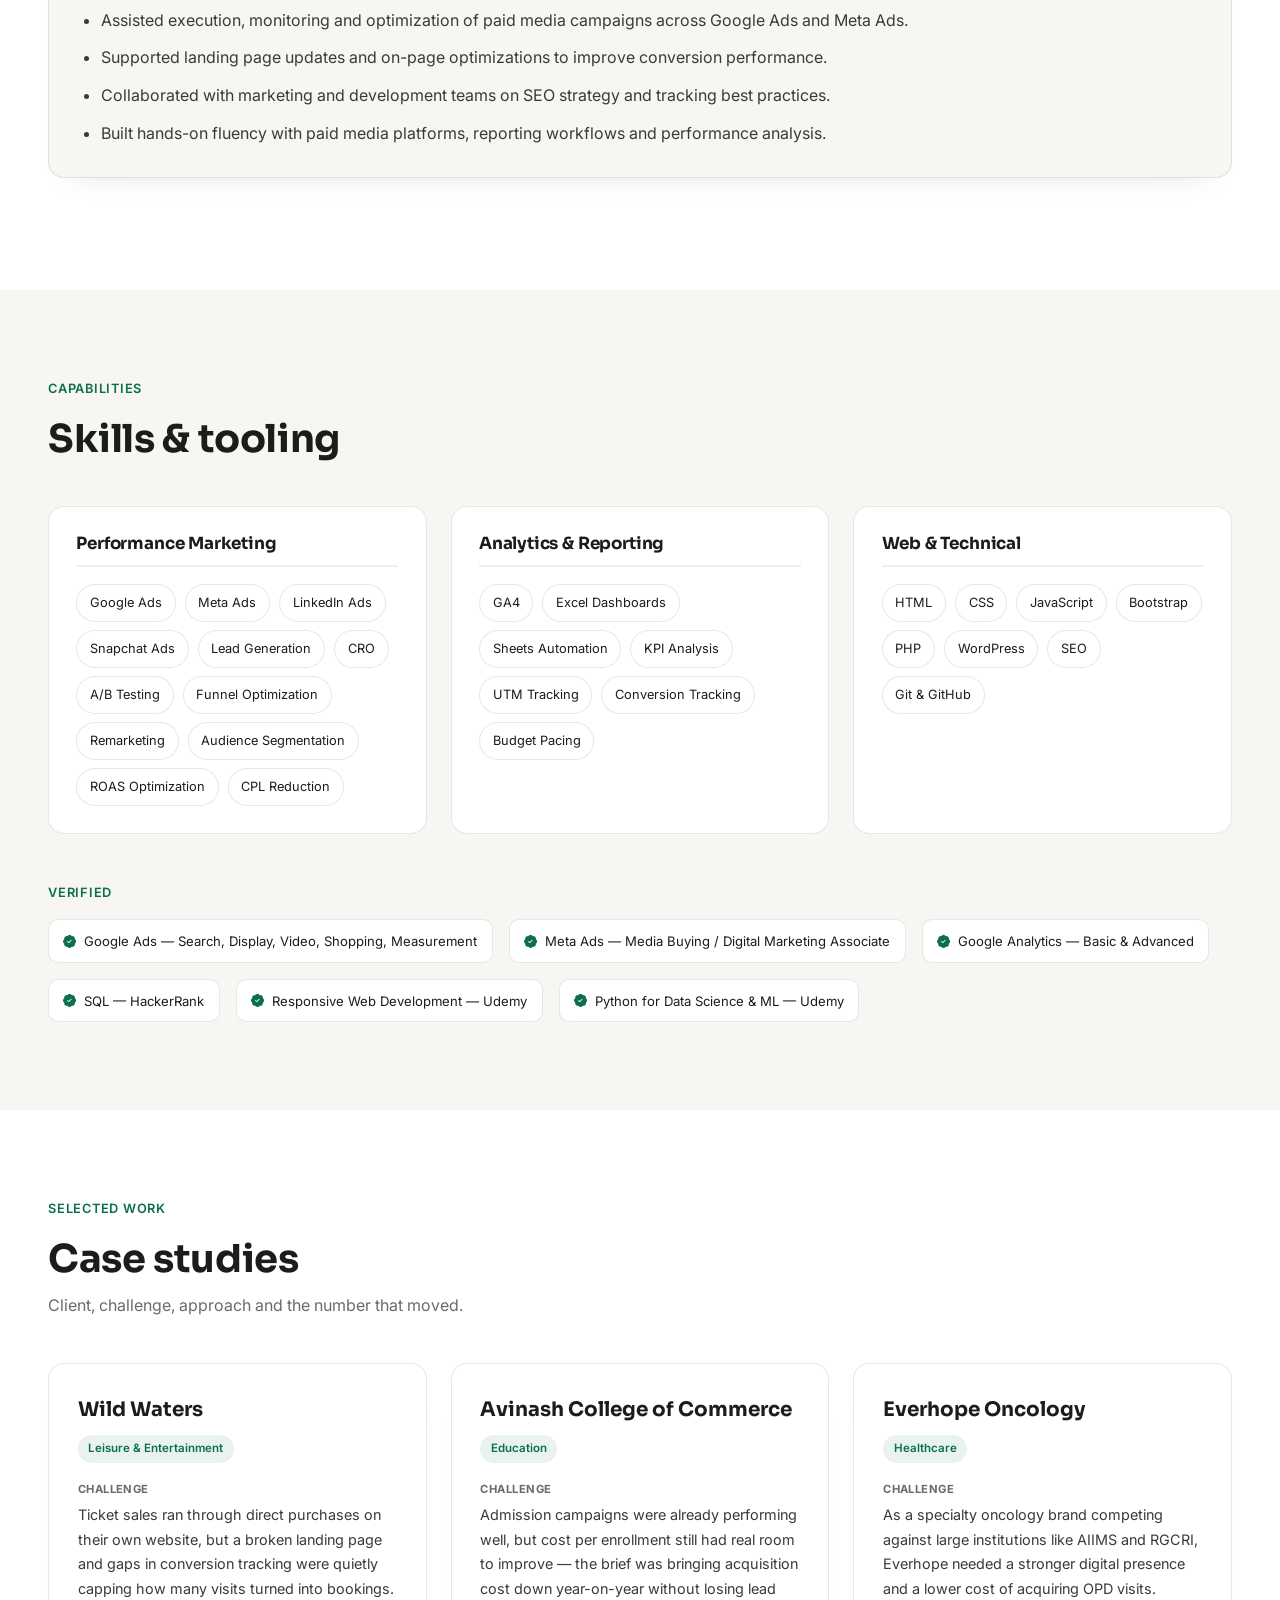
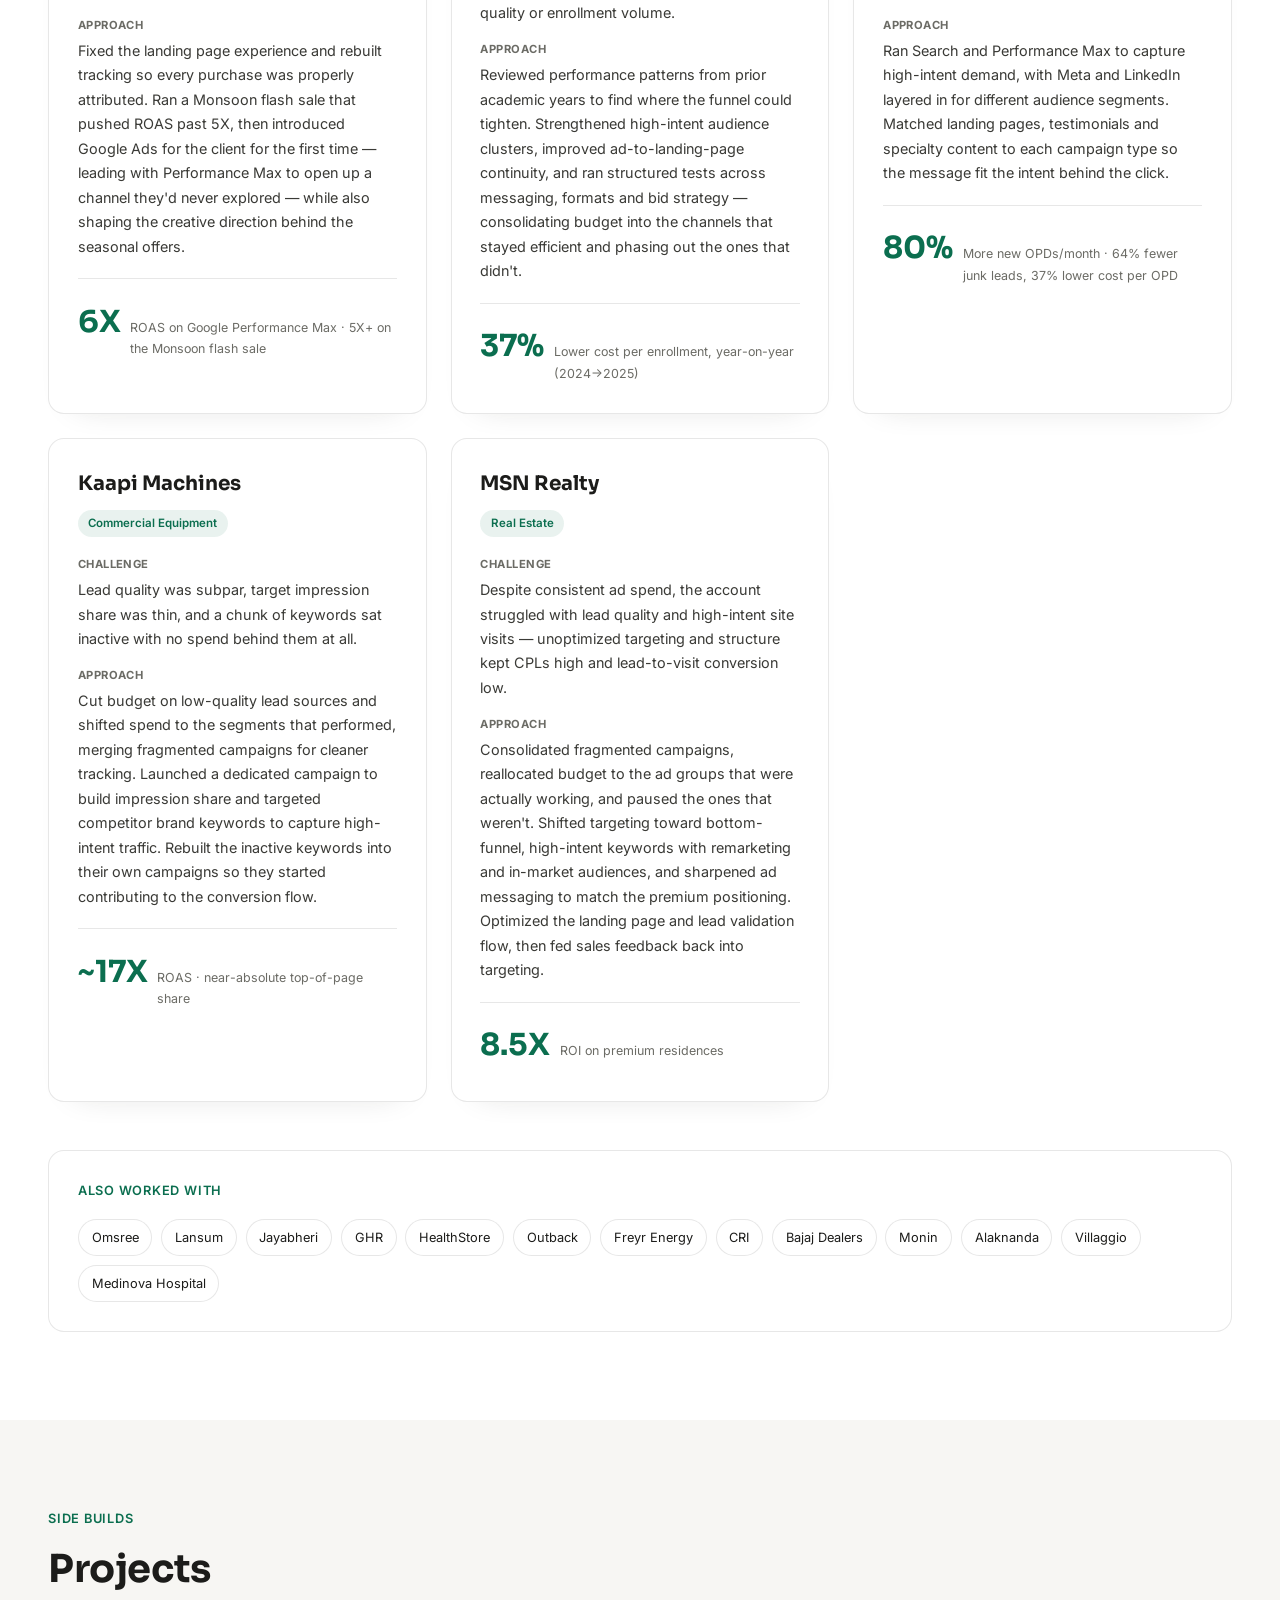
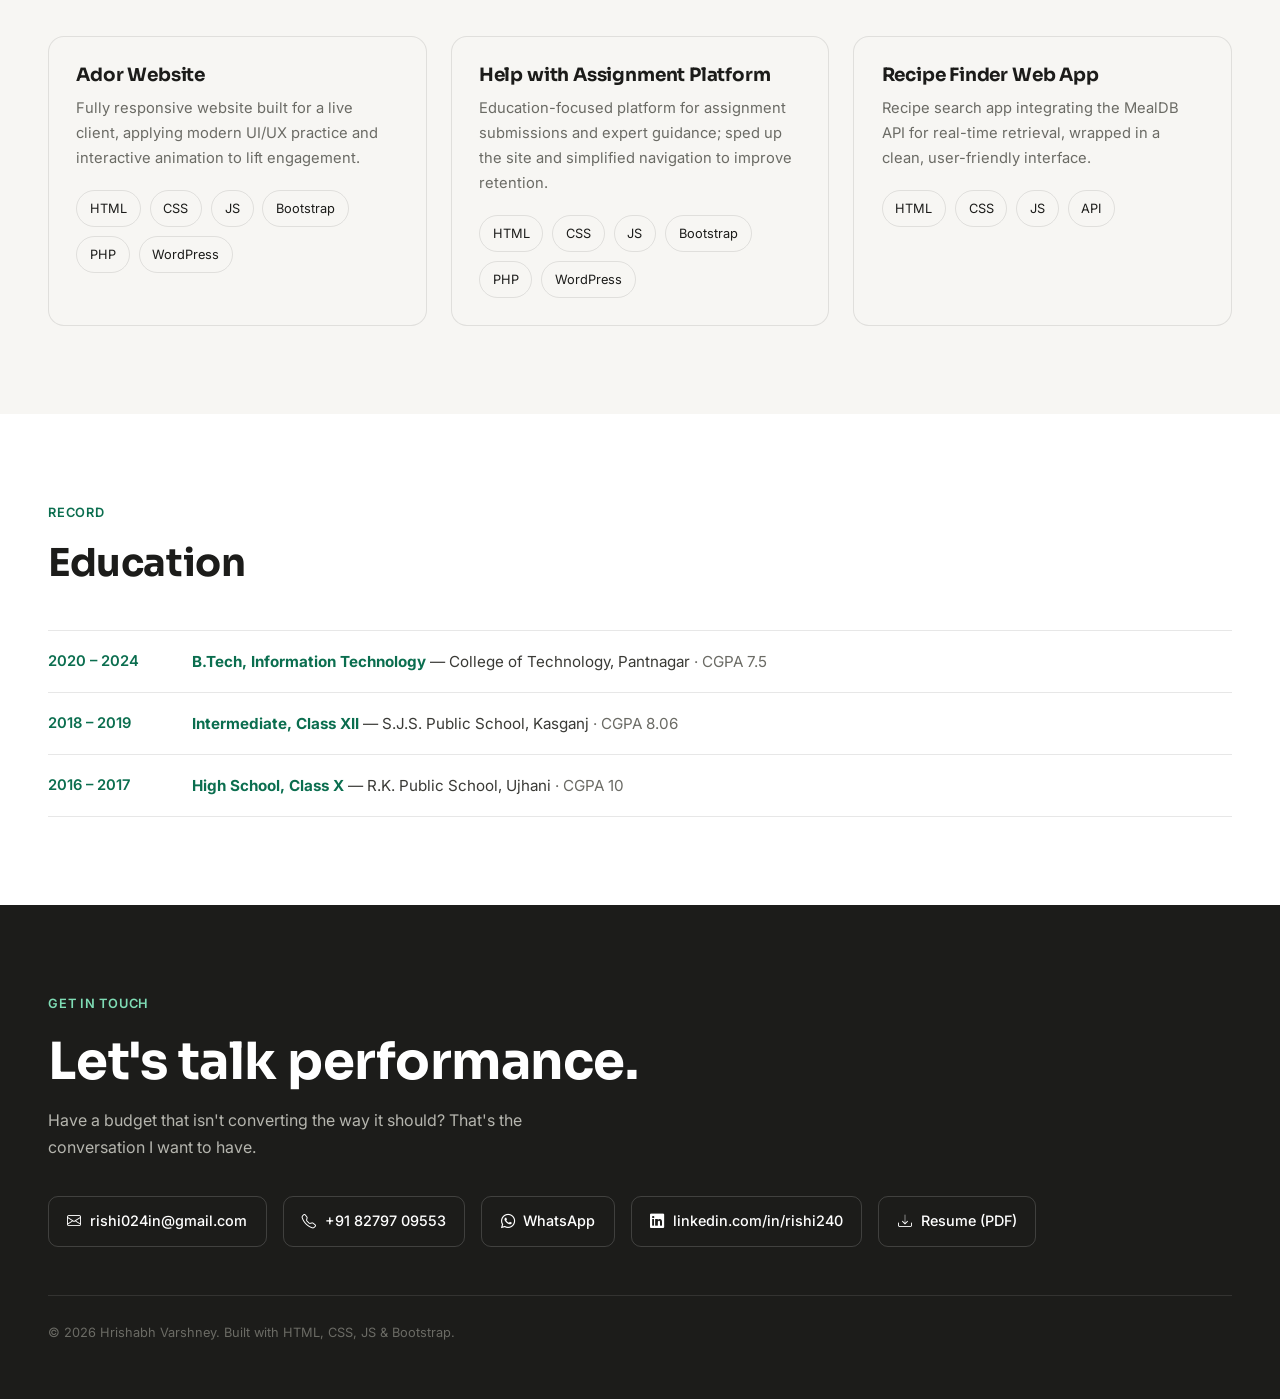
==== commit daab28fa: "Add files via upload" ====
--- a/portfolio-preview.html
+++ b/portfolio-preview.html
@@ -8,7 +8,7 @@
 <meta name="keywords" content="performance marketing analyst, Google Ads, Meta Ads, ROAS optimization, CPL reduction, paid media, lead generation, Hrishabh Varshney, Hyderabad">
 <meta name="author" content="Hrishabh Varshney">
 <meta name="robots" content="index, follow">
-<meta name="theme-color" content="#0E1420">
+<meta name="theme-color" content="#0B6E4F">
 <link rel="canonical" href="https://hrishabhvarshney.com/">
 
 <!-- Open Graph / social preview -->
@@ -21,8 +21,8 @@
 <meta name="twitter:title" content="Hrishabh Varshney — Performance Marketing Analyst">
 <meta name="twitter:description" content="Full-funnel paid media across Google Ads, Meta Ads, LinkedIn and Snapchat — ROAS optimization and CPL reduction for real estate, education, healthcare and ecommerce clients.">
 
-<!-- Favicon (HV monogram, no external file needed) -->
-<link rel="icon" href="data:image/svg+xml,%3Csvg xmlns='http://www.w3.org/2000/svg' viewBox='0 0 64 64'%3E%3Crect width='64' height='64' rx='12' fill='%230E1420'/%3E%3Ctext x='32' y='42' font-family='monospace' font-size='26' font-weight='700' fill='%233FB984' text-anchor='middle'%3EHV%3C/text%3E%3C/svg%3E">
+<!-- Favicon (HV monogram) -->
+<link rel="icon" href="data:image/svg+xml,%3Csvg xmlns='http://www.w3.org/2000/svg' viewBox='0 0 64 64'%3E%3Crect width='64' height='64' rx='14' fill='%230B6E4F'/%3E%3Ctext x='32' y='42' font-family='sans-serif' font-size='24' font-weight='700' fill='%23FFFFFF' text-anchor='middle'%3EHV%3C/text%3E%3C/svg%3E">
 
 <!-- Bootstrap 5 (grid + utilities only — visual system is custom) -->
 <link href="https://cdn.jsdelivr.net/npm/bootstrap@5.3.3/dist/css/bootstrap.min.css" rel="stylesheet">
@@ -30,33 +30,31 @@
 
 <!-- Type system -->
 <link rel="preconnect" href="https://fonts.googleapis.com">
-<link href="https://fonts.googleapis.com/css2?family=Space+Grotesk:wght@400;500;600;700&family=Inter:wght@400;500;600&family=JetBrains+Mono:wght@400;500;600&display=swap" rel="stylesheet">
+<link rel="preconnect" href="https://fonts.gstatic.com" crossorigin>
+<link rel="preconnect" href="https://cdn.jsdelivr.net">
+<link href="https://fonts.googleapis.com/css2?family=Sora:wght@500;600;700;800&family=Inter:wght@400;500;600&display=swap" rel="stylesheet">
 
 <style>
 /* ===========================================================
    TOKENS
 =========================================================== */
 :root{
-  --ink:       #0E1420;
-  --ink-2:     #161E2E;
-  --ink-line:  rgba(246,245,241,0.12);
-  --paper:     #F6F5F1;
-  --paper-2:   #ECE9E2;
-  --paper-line:rgba(14,20,32,0.12);
-  --signal:    #3FB984;
-  --amber:     #F2A93B;
-  --slate:     #8A93A6;
-  --white:     #F6F5F1;
-
-  --font-display: 'Space Grotesk', sans-serif;
+  --paper:      #F7F6F3;
+  --surface:    #FFFFFF;
+  --ink:        #1C1C1A;
+  --muted:      #6B6B65;
+  --line:       rgba(28,28,26,0.10);
+  --accent:     #0B6E4F;
+  --accent-ink: #FFFFFF;
+  --accent-soft:rgba(11,110,79,0.09);
+  --amber:      #D98C2B;
+
+  --font-display: 'Sora', sans-serif;
   --font-body:    'Inter', sans-serif;
-  --font-mono:    'JetBrains Mono', monospace;
 }
 
 *{ box-sizing: border-box; }
-
-html{ scroll-behavior: smooth; scroll-padding-top: 92px; }
-
+html{ scroll-behavior: smooth; scroll-padding-top: 88px; }
 html, body{ overflow-x: hidden; max-width: 100%; }
 
 body{
@@ -64,448 +62,395 @@
   color: var(--ink);
   font-family: var(--font-body);
   font-size: 16px;
-  line-height: 1.6;
-  margin:0;
-}
-
-h1,h2,h3{ font-family: var(--font-display); margin:0; }
-
+  line-height: 1.7;
+  margin: 0;
+}
+
+h1,h2,h3{ font-family: var(--font-display); margin:0; font-weight:700; letter-spacing: -0.01em; }
 a{ color: inherit; text-decoration: none; }
-
-::selection{ background: var(--amber); color: var(--ink); }
-
-:focus-visible{ outline: 2px solid var(--amber); outline-offset: 3px; }
-
-/* ===========================================================
-   CONSOLE HEADER
-=========================================================== */
-.console{
+::selection{ background: var(--accent-soft); color: var(--accent); }
+:focus-visible{ outline: 2px solid var(--accent); outline-offset: 3px; }
+strong{ color: var(--accent); font-weight: 700; }
+
+/* ===========================================================
+   NAV
+=========================================================== */
+.site-header{
   position: sticky;
   top: 0;
   z-index: 100;
-  background: var(--ink);
-  border-bottom: 1px solid var(--ink-line);
-}
-
-.console-nav-row{
+  background: rgba(247,246,243,0.9);
+  backdrop-filter: blur(10px);
+  border-bottom: 1px solid var(--line);
+}
+.nav-row{
   display:flex;
   align-items:center;
-  gap: 2rem;
-  padding: 0.9rem 1.5rem;
-  max-width: 1600px;
+  justify-content: space-between;
+  gap: 1.5rem;
+  padding: 1rem 1.5rem;
+  max-width: 1440px;
   margin: 0 auto;
 }
-
 .brand{
-  font-family: var(--font-mono);
-  font-weight:600;
-  color: var(--white);
+  font-family: var(--font-display);
+  font-weight:700;
   font-size: 1.05rem;
-  letter-spacing: 0.02em;
   flex-shrink:0;
 }
-.brand-blink{
-  color: var(--signal);
-  animation: blink 1.1s steps(1) infinite;
-}
-@keyframes blink{ 50%{ opacity:0; } }
-
-.tabs{
+.nav-links{
   display:flex;
-  gap: 0.35rem;
+  gap: 1.75rem;
   overflow-x: auto;
   scrollbar-width: none;
 }
-.tabs::-webkit-scrollbar{ display:none; }
-
+.nav-links::-webkit-scrollbar{ display:none; }
 .tab{
-  font-family: var(--font-mono);
-  font-size: 0.72rem;
-  letter-spacing: 0.03em;
-  color: var(--slate);
+  font-size: 0.9rem;
+  color: var(--muted);
   white-space: nowrap;
-  padding: 0.45rem 0.75rem;
-  border-radius: 4px;
-  transition: color .15s ease, background .15s ease;
-}
-.tab:hover{ color: var(--white); background: rgba(255,255,255,0.05); }
-.tab.active{ color: var(--ink); background: var(--signal); }
-
-.ticker-wrap{
-  overflow: hidden;
-  border-top: 1px solid var(--ink-line);
-  background: var(--ink-2);
-}
-.ticker{
-  display:flex;
-  gap: 3rem;
-  white-space: nowrap;
-  padding: 0.4rem 0;
-  width: max-content;
-  animation: ticker-scroll 28s linear infinite;
-  font-family: var(--font-mono);
-  font-size: 0.72rem;
-  color: var(--signal);
-  letter-spacing: 0.02em;
-}
-.ticker em{ color: var(--slate); font-style:normal; margin-left:0.15rem; }
-@keyframes ticker-scroll{
-  from{ transform: translateX(0); }
-  to{ transform: translateX(-50%); }
-}
-
-/* ===========================================================
-   HERO
-=========================================================== */
-.hero{
-  background: var(--ink);
-  color: var(--white);
-  padding-bottom: 5rem;
-  overflow:hidden;
-}
-
-.eyebrow{
-  font-family: var(--font-mono);
+  padding: 0.4rem 0.05rem;
+  border-bottom: 2px solid transparent;
+  transition: color .15s ease, border-color .15s ease;
+}
+.tab:hover{ color: var(--ink); }
+.tab.active{ color: var(--ink); border-bottom-color: var(--accent); font-weight:600; }
+
+.badge-open{
   font-size: 0.78rem;
-  letter-spacing: 0.05em;
-  color: var(--slate);
-  display:flex;
-  align-items:center;
-  gap:0.5rem;
-  margin-bottom: 1.25rem;
-}
-
-.dot-live{
-  width:7px; height:7px; border-radius:50%;
-  background: var(--signal);
-  display:inline-block;
-  box-shadow: 0 0 0 0 rgba(63,185,132,0.6);
-  animation: pulse 1.8s infinite;
-}
-@keyframes pulse{
-  0%{ box-shadow: 0 0 0 0 rgba(63,185,132,0.55); }
-  70%{ box-shadow: 0 0 0 8px rgba(63,185,132,0); }
-  100%{ box-shadow: 0 0 0 0 rgba(63,185,132,0); }
-}
-
-.hero-title{
-  font-size: clamp(2.3rem, 5vw, 4rem);
-  font-weight: 600;
-  line-height: 1.08;
-  letter-spacing: -0.01em;
-  margin-bottom: 1.5rem;
-}
-.hero-title .hl{ color: var(--signal); }
-
-.hero-sub{
-  font-size: 1.08rem;
-  color: var(--slate);
-  max-width: 46ch;
-  margin-bottom: 2rem;
-}
-
-.hero-cta{ display:flex; gap: 0.9rem; flex-wrap: wrap; }
-
-.btn-console{
-  font-family: var(--font-mono);
-  font-size: 0.85rem;
-  padding: 0.75rem 1.3rem;
-  border-radius: 6px;
-  border: 1px solid var(--ink-line);
-  color: var(--white);
-  display:inline-flex;
-  align-items:center;
-  gap: 0.4rem;
-  transition: all .15s ease;
-}
-.btn-console:hover{ border-color: var(--white); }
-.btn-console-primary{
-  background: var(--signal);
-  color: var(--ink);
-  border-color: var(--signal);
   font-weight:600;
-}
-.btn-console-primary:hover{ background: #58caa0; border-color:#58caa0; }
-
-/* status card */
-.status-card{
-  background: var(--ink-2);
-  border: 1px solid var(--ink-line);
-  border-radius: 12px;
-  padding: 1.5rem;
-  box-shadow: 0 20px 60px -20px rgba(0,0,0,0.6);
-}
-.status-card-head{
-  display:flex; justify-content:space-between; align-items:center;
-  font-family: var(--font-mono);
-  font-size: 0.72rem;
-  letter-spacing: 0.05em;
-  color: var(--slate);
-  padding-bottom: 0.9rem;
-  border-bottom: 1px solid var(--ink-line);
-  margin-bottom: 0.9rem;
-}
-.status-live{
-  color: var(--signal);
-  font-weight:600;
-}
-.metric-list{ list-style:none; margin:0; padding:0; }
-.metric-list li{
-  display:flex; justify-content:space-between; align-items:center;
-  padding: 0.65rem 0;
-  border-bottom: 1px dashed var(--ink-line);
-}
-.metric-list li:last-child{ border-bottom:none; }
-.metric-label{ font-size: 0.85rem; color: var(--slate); }
-.metric-value{
-  font-family: var(--font-mono);
-  font-weight:600;
-  font-size: 1.05rem;
-  display:flex; align-items:center; gap:0.35rem;
-}
-.metric-value .up{ color: var(--signal); font-size: 0.8rem; }
-.metric-value .down{ color: var(--amber); font-size: 0.8rem; }
-.status-card-foot{
-  margin-top: 1rem;
-  font-family: var(--font-mono);
-  font-size: 0.68rem;
-  color: var(--slate);
-  letter-spacing: 0.02em;
-}
-
-/* ===========================================================
-   SECTIONS — SHARED
-=========================================================== */
-.section{ padding: 5.5rem 0; }
-.section-dark{ background: var(--ink); color: var(--white); }
-
-.section-head{ margin-bottom: 2.75rem; max-width: 60ch; }
-.section-kicker{
-  font-family: var(--font-mono);
-  font-size: 0.75rem;
-  letter-spacing: 0.06em;
-  color: var(--signal);
-  margin-bottom: 0.6rem;
-}
-.section-dark .section-kicker{ color: var(--signal); }
-.section-title{
-  font-size: clamp(1.7rem, 3vw, 2.4rem);
-  font-weight: 600;
-}
-.section-sub{
-  margin-top: 0.6rem;
-  color: var(--slate);
-}
-.section:not(.section-dark) .section-sub{ color: #5B6273; }
-.section:not(.section-dark) .section-kicker{ color: #2C8F63; }
-
-/* ===========================================================
-   EXPERIENCE — CAMPAIGN CARDS
-=========================================================== */
-.campaign-card{
-  background: var(--ink-2);
-  border: 1px solid var(--ink-line);
-  border-radius: 12px;
-  padding: 1.8rem 2rem;
-  margin-bottom: 1.5rem;
-}
-.campaign-card-top{
-  display:flex; justify-content:space-between; align-items:flex-start;
-  gap: 1rem; flex-wrap: wrap;
-  margin-bottom: 1rem;
-}
-.campaign-card h3{ font-size: 1.3rem; font-weight:600; margin-bottom:0.2rem; }
-.campaign-meta{ font-family: var(--font-mono); font-size:0.78rem; color: var(--slate); margin:0; }
-
-.pill{
-  font-family: var(--font-mono);
-  font-size: 0.68rem;
-  letter-spacing:0.05em;
-  padding: 0.35rem 0.7rem;
+  color: var(--accent);
+  background: var(--accent-soft);
+  padding: 0.4rem 0.8rem;
   border-radius: 20px;
   display:inline-flex; align-items:center; gap:0.4rem;
   white-space: nowrap;
-}
-.pill-live{ background: rgba(63,185,132,0.14); color: var(--signal); }
-.pill-done{ background: rgba(138,147,166,0.14); color: var(--slate); }
-
-.platform-row{ display:flex; flex-wrap:wrap; gap:0.5rem; margin-bottom:1.2rem; }
+  flex-shrink:0;
+}
+.dot-live{
+  width:6px; height:6px; border-radius:50%;
+  background: var(--accent);
+  display:inline-block;
+  animation: pulse 1.8s infinite;
+}
+@keyframes pulse{
+  0%{ box-shadow: 0 0 0 0 rgba(11,110,79,0.45); }
+  70%{ box-shadow: 0 0 0 7px rgba(11,110,79,0); }
+  100%{ box-shadow: 0 0 0 0 rgba(11,110,79,0); }
+}
+
+/* ===========================================================
+   HERO
+=========================================================== */
+.hero{ position: relative; padding: 4rem 0 6rem; overflow: hidden; }
+
+.hero-arc{
+  position:absolute;
+  inset: 0;
+  z-index: 0;
+  opacity: 0.55;
+  pointer-events:none;
+}
+.hero-arc svg{ width:100%; height:100%; }
+.hero-arc path{
+  fill:none;
+  stroke: var(--accent);
+  stroke-width: 2;
+  stroke-linecap: round;
+  opacity: 0.35;
+  stroke-dasharray: 900;
+  stroke-dashoffset: 900;
+  transition: stroke-dashoffset 1.8s ease;
+}
+.hero-arc path.drawn{ stroke-dashoffset: 0; }
+
+.hero .container-fluid{ position: relative; z-index: 1; }
+
+.kicker{
+  font-size: 0.8rem;
+  font-weight:600;
+  letter-spacing: 0.06em;
+  text-transform: uppercase;
+  color: var(--accent);
+  margin: 0 0 1rem;
+}
+
+.hero-title{
+  font-size: clamp(2.4rem, 5vw, 3.8rem);
+  line-height: 1.08;
+  margin-bottom: 1.5rem;
+}
+.hero-title .hl{ color: var(--accent); }
+
+.hero-sub{
+  font-size: 1.1rem;
+  color: var(--muted);
+  max-width: 46ch;
+  margin-bottom: 2.2rem;
+}
+
+.hero-cta{ display:flex; align-items:center; gap: 1rem; flex-wrap: wrap; }
+
+.btn-primary{
+  font-size: 0.95rem;
+  font-weight:600;
+  padding: 0.85rem 1.6rem;
+  border-radius: 8px;
+  background: var(--accent);
+  color: var(--accent-ink);
+  transition: background .15s ease, transform .15s ease, box-shadow .15s ease;
+  box-shadow: 0 10px 24px -12px rgba(11,110,79,0.5);
+}
+.btn-primary:hover{ background: #095A40; transform: translateY(-1px); }
+
+.btn-secondary{
+  font-size: 0.95rem;
+  font-weight:600;
+  padding: 0.85rem 1.6rem;
+  border-radius: 8px;
+  border: 1px solid var(--line);
+  background: var(--surface);
+  color: var(--ink);
+  transition: border-color .15s ease, transform .15s ease;
+}
+.btn-secondary:hover{ border-color: var(--accent); color: var(--accent); transform: translateY(-1px); }
+
+.btn-text{
+  font-size: 0.95rem;
+  font-weight:600;
+  color: var(--muted);
+  display:inline-flex; align-items:center; gap:0.4rem;
+  transition: color .15s ease;
+}
+.btn-text:hover{ color: var(--accent); }
+
+/* stat grid */
+.stat-grid{
+  display:grid;
+  grid-template-columns: 1fr 1fr;
+  gap: 1rem;
+}
+.stat-card{
+  background: var(--surface);
+  border: 1px solid var(--line);
+  border-radius: 14px;
+  padding: 1.4rem;
+  display:flex;
+  flex-direction: column;
+  gap: 0.5rem;
+  box-shadow: 0 16px 32px -24px rgba(28,28,26,0.25);
+  transition: transform .2s ease, box-shadow .2s ease;
+}
+.stat-card:hover{ transform: translateY(-3px); box-shadow: 0 20px 36px -20px rgba(28,28,26,0.3); }
+.stat-card i{ color: var(--accent); font-size: 1.1rem; }
+.stat-num{ font-family: var(--font-display); font-size: 1.9rem; font-weight:700; color: var(--ink); }
+.stat-label{ font-size: 0.82rem; color: var(--muted); }
+
+/* ===========================================================
+   SECTIONS — SHARED
+=========================================================== */
+.section{ padding: 5.5rem 0; }
+.section-alt{ background: var(--surface); }
+
+.section-head{ margin-bottom: 2.75rem; max-width: 60ch; }
+.section-title{ font-size: clamp(1.8rem, 3.2vw, 2.4rem); }
+.section-sub{ margin-top: 0.6rem; color: var(--muted); }
+
+/* ===========================================================
+   EXPERIENCE
+=========================================================== */
+.exp-card{
+  background: var(--surface);
+  border: 1px solid var(--line);
+  border-radius: 16px;
+  padding: 1.9rem 2.1rem;
+  margin-bottom: 1.5rem;
+  box-shadow: 0 16px 32px -26px rgba(28,28,26,0.2);
+}
+.section-alt .exp-card{ background: var(--paper); }
+.exp-top{
+  display:flex; justify-content:space-between; align-items:flex-start;
+  gap: 1rem; flex-wrap: wrap;
+  margin-bottom: 1.1rem;
+}
+.exp-card h3{ font-size: 1.3rem; margin-bottom:0.25rem; }
+.exp-meta{ font-size:0.86rem; color: var(--muted); margin:0; }
+
+.pill{
+  font-size: 0.72rem;
+  font-weight:600;
+  letter-spacing:0.02em;
+  padding: 0.35rem 0.75rem;
+  border-radius: 20px;
+  display:inline-flex; align-items:center; gap:0.4rem;
+  white-space: nowrap;
+}
+.pill-active{ background: var(--accent-soft); color: var(--accent); }
+.pill-done{ background: rgba(107,107,101,0.12); color: var(--muted); }
+
+.platform-row{ display:flex; flex-wrap:wrap; gap:0.5rem; margin-bottom:1.3rem; }
 .platform-pill{
-  font-family: var(--font-mono);
+  font-size: 0.78rem;
+  border: 1px solid var(--line);
+  color: var(--muted);
+  padding: 0.32rem 0.7rem;
+  border-radius: 20px;
+}
+
+.bullet-list{ margin:0; padding-left: 1.15rem; }
+.bullet-list li{ margin-bottom: 0.65rem; color: #3A3A36; }
+.bullet-list li:last-child{ margin-bottom:0; }
+
+/* ===========================================================
+   SKILLS
+=========================================================== */
+.skill-card{
+  background: var(--paper);
+  border: 1px solid var(--line);
+  border-radius: 16px;
+  padding: 1.7rem;
+  height:100%;
+}
+.section:not(.section-alt) .skill-card{ background: var(--surface); }
+.skill-card h3{
+  font-size: 1.05rem;
+  margin-bottom: 1.1rem;
+  padding-bottom: 0.65rem;
+  border-bottom: 2px solid var(--accent-soft);
+}
+.chip-wrap{ display:flex; flex-wrap:wrap; gap:0.55rem; }
+.chip{
+  font-size: 0.8rem;
+  background: var(--surface);
+  border: 1px solid var(--line);
+  color: var(--ink);
+  padding: 0.42rem 0.8rem;
+  border-radius: 20px;
+  transition: border-color .15s ease, color .15s ease;
+}
+.chip:hover{ border-color: var(--accent); color: var(--accent); }
+.chip-outline{ background: transparent; }
+
+.cert-badge{
+  font-size: 0.82rem;
+  border: 1px solid var(--line);
+  border-radius: 10px;
+  padding: 0.6rem 0.9rem;
+  display:inline-flex; align-items:center; gap:0.5rem;
+  color: var(--ink);
+  background: var(--surface);
+}
+.cert-badge i{ color: var(--accent); }
+
+/* ===========================================================
+   CASE STUDIES
+=========================================================== */
+.cs-card{
+  height:100%;
+  background: var(--surface);
+  border: 1px solid var(--line);
+  border-radius: 16px;
+  padding: 1.8rem;
+  transition: transform .2s ease, box-shadow .2s ease;
+  box-shadow: 0 16px 32px -28px rgba(28,28,26,0.2);
+}
+.cs-card:hover{ transform: translateY(-4px); box-shadow: 0 24px 40px -22px rgba(28,28,26,0.28); }
+.cs-client{ font-family: var(--font-display); font-size: 1.25rem; font-weight:700; margin: 0 0 0.4rem; }
+.cs-industry{
+  display:inline-block;
   font-size: 0.72rem;
-  border: 1px solid var(--ink-line);
-  color: var(--slate);
-  padding: 0.3rem 0.65rem;
-  border-radius: 4px;
-}
-
-.bullet-list{ margin:0; padding-left: 1.1rem; }
-.bullet-list li{ margin-bottom: 0.6rem; color: #C9CEDA; }
-.bullet-list li:last-child{ margin-bottom:0; }
-strong.metric{ color: var(--amber); font-weight:600; }
-
-/* ===========================================================
-   SKILLS
-=========================================================== */
-.skill-group{
-  background: var(--paper-2);
-  border: 1px solid var(--paper-line);
-  border-radius: 12px;
-  padding: 1.6rem;
-  height:100%;
-}
-.skill-group h3{
-  font-size: 1rem;
   font-weight:600;
-  display:flex; align-items:center; gap:0.5rem;
+  color: var(--accent);
+  background: var(--accent-soft);
+  padding: 0.25rem 0.65rem;
+  border-radius: 20px;
   margin-bottom: 1.1rem;
 }
-.chip-wrap{ display:flex; flex-wrap:wrap; gap:0.5rem; }
-.chip{
-  font-family: var(--font-mono);
-  font-size: 0.72rem;
-  background: var(--ink);
-  color: var(--white);
-  padding: 0.4rem 0.7rem;
-  border-radius: 5px;
-}
-.chip-mono{ background: transparent; border:1px solid var(--paper-line); color: var(--ink); }
-
-/* also-worked box (sits on a dark section) */
+.cs-field{ margin: 0 0 0.9rem; font-size: 0.9rem; color:#3A3A36; }
+.cs-field:last-of-type{ margin-bottom: 1.2rem; }
+.cs-field span{
+  display:block;
+  font-size: 0.7rem;
+  font-weight:700;
+  letter-spacing:0.04em;
+  text-transform: uppercase;
+  color: var(--muted);
+  margin-bottom: 0.25rem;
+}
+.cs-result{
+  border-top: 1px solid var(--line);
+  padding-top: 1.1rem;
+  display:flex; align-items:baseline; gap:0.6rem;
+}
+.cs-result-num{ font-family: var(--font-display); font-size: 1.9rem; font-weight:700; color: var(--accent); }
+.cs-result-label{ font-size: 0.78rem; color: var(--muted); }
+
 .also-worked{
   margin-top: 3rem;
-  border: 1px solid var(--ink-line);
-  border-radius: 12px;
-  padding: 1.6rem;
-  background: var(--ink-2);
-}
-.also-worked .section-kicker{ margin-bottom: 1.1rem; }
-.also-worked .chip{
-  background: transparent;
-  border: 1px solid var(--ink-line);
-  color: #C9CEDA;
-}
-.also-worked .chip:hover{ border-color: var(--signal); color: var(--signal); }
-
-.cert-badge{
-  font-family: var(--font-mono);
-  font-size: 0.75rem;
-  border: 1px solid var(--paper-line);
-  border-radius: 6px;
-  padding: 0.5rem 0.8rem;
-  display:inline-flex; align-items:center; gap:0.4rem;
-  color: #2C8F63;
-}
-
-/* ===========================================================
-   CASE STUDIES
-=========================================================== */
-.cs-card{
-  position:relative;
+  background: var(--surface);
+  border: 1px solid var(--line);
+  border-radius: 16px;
+  padding: 1.8rem;
+}
+.also-worked .kicker{ margin-bottom: 1.1rem; }
+
+/* ===========================================================
+   PROJECTS
+=========================================================== */
+.project-card{
+  background: var(--paper);
+  border: 1px solid var(--line);
+  border-radius: 16px;
+  padding: 1.7rem;
   height:100%;
-  background: var(--ink-2);
-  border: 1px solid var(--ink-line);
-  border-radius: 12px;
-  padding: 1.6rem;
-  transition: border-color .15s ease, transform .15s ease;
-}
-.cs-card:hover{ border-color: var(--signal); transform: translateY(-3px); }
-.cs-draft{ border-style: dashed; }
-.cs-draft:hover{ border-color: var(--ink-line); transform:none; }
-.cs-ribbon{
-  position:absolute; top: -1px; right: 1.2rem;
-  background: var(--amber);
-  color: var(--ink);
-  font-family: var(--font-mono);
-  font-size: 0.65rem;
-  font-weight:700;
-  letter-spacing:0.05em;
-  padding: 0.3rem 0.6rem;
-  border-radius: 0 0 6px 6px;
-}
-.cs-field{ margin: 0 0 0.9rem; font-size: 0.9rem; color:#C9CEDA; }
-.cs-field span{
-  display:block;
-  font-family: var(--font-mono);
-  font-size: 0.65rem;
-  letter-spacing:0.06em;
-  color: var(--slate);
-  margin-bottom: 0.2rem;
-}
-.cs-result{
-  border-top: 1px solid var(--ink-line);
-  padding-top: 1rem;
-  margin-top: 1rem;
-  display:flex; align-items:baseline; gap:0.5rem;
-}
-.cs-result-num{ font-family: var(--font-display); font-size: 1.6rem; font-weight:700; color: var(--slate); }
-.cs-result-label{ font-family: var(--font-mono); font-size: 0.72rem; color: var(--slate); }
-
-/* ===========================================================
-   PROJECTS
-=========================================================== */
-.project-card{
-  background: var(--paper-2);
-  border: 1px solid var(--paper-line);
-  border-radius: 12px;
-  padding: 1.6rem;
-  height:100%;
-}
-.project-card h3{ font-size: 1.1rem; font-weight:600; margin-bottom:0.6rem; }
-.project-card p{ color:#4A5062; font-size:0.92rem; margin-bottom:1.1rem; }
+}
+.project-card h3{ font-size: 1.15rem; margin-bottom:0.6rem; }
+.project-card p{ color: var(--muted); font-size:0.92rem; margin-bottom:1.2rem; }
 
 /* ===========================================================
    EDUCATION
 =========================================================== */
-.edu-line{ border-left: 1px solid var(--ink-line); padding-left: 1.8rem; }
+.edu-list{ display:flex; flex-direction:column; }
 .edu-item{
-  position:relative;
-  padding-bottom: 1.8rem;
-  display:flex; flex-wrap:wrap; gap: 0.3rem 1.2rem;
-}
-.edu-item:last-child{ padding-bottom:0; }
-.edu-item::before{
-  content:'';
-  position:absolute; left:-1.86rem; top:0.35rem;
-  width:9px; height:9px; border-radius:50%;
-  background: var(--signal);
-}
-.edu-year{ font-family: var(--font-mono); font-size:0.78rem; color: var(--signal); min-width: 7rem; }
-.edu-body{ color:#C9CEDA; font-size:0.92rem; }
-.edu-body em{ color: var(--slate); font-style:normal; }
+  display:flex; flex-wrap:wrap; gap: 0.3rem 1.5rem;
+  padding: 1.1rem 0;
+  border-bottom: 1px solid var(--line);
+}
+.edu-item:first-child{ border-top: 1px solid var(--line); }
+.edu-year{ font-weight:600; color: var(--accent); min-width: 7.5rem; font-size: 0.92rem; }
+.edu-body{ color: #3A3A36; font-size:0.95rem; }
+.edu-body em{ color: var(--muted); font-style:normal; }
 
 /* ===========================================================
    FOOTER
 =========================================================== */
 .footer{
   background: var(--ink);
-  color: var(--white);
-  padding: 5rem 0 2.5rem;
-  border-top: 1px solid var(--ink-line);
-}
+  color: #fff;
+  padding: 5.5rem 0 2.5rem;
+}
+.footer .kicker{ color: #7FDCB5; }
 .footer-title{
-  font-size: clamp(2rem, 4vw, 3rem);
-  font-weight:600;
-  margin: 0.5rem 0 0.8rem;
-}
-.footer-sub{ color: var(--slate); max-width: 48ch; margin-bottom: 2rem; }
+  font-size: clamp(2.1rem, 4.2vw, 3.2rem);
+  margin: 0.5rem 0 0.9rem;
+}
+.footer-sub{ color: #B5B5AE; max-width: 48ch; margin-bottom: 2.2rem; }
 .footer-links{ display:flex; flex-wrap:wrap; gap: 1rem; margin-bottom: 3rem; }
 .footer-links a{
-  font-family: var(--font-mono);
-  font-size: 0.85rem;
-  border: 1px solid var(--ink-line);
-  border-radius: 8px;
-  padding: 0.7rem 1.1rem;
-  display:inline-flex; align-items:center; gap:0.5rem;
-  transition: border-color .15s ease, color .15s ease;
-}
-.footer-links a:hover{ border-color: var(--signal); color: var(--signal); }
+  font-size: 0.9rem;
+  font-weight:500;
+  border: 1px solid rgba(255,255,255,0.16);
+  border-radius: 10px;
+  padding: 0.75rem 1.15rem;
+  display:inline-flex; align-items:center; gap:0.55rem;
+  transition: border-color .15s ease, color .15s ease, background .15s ease;
+}
+.footer-links a:hover{ border-color: #2FAE7F; color: #7FDCB5; background: rgba(47,174,127,0.08); }
 .footer-copy{
-  font-family: var(--font-mono);
-  font-size: 0.72rem;
-  color: var(--slate);
-  border-top: 1px solid var(--ink-line);
-  padding-top: 1.5rem;
+  font-size: 0.8rem;
+  color: #6B6B65;
+  border-top: 1px solid rgba(255,255,255,0.1);
+  padding-top: 1.6rem;
 }
 
 /* ===========================================================
@@ -516,53 +461,49 @@
   transform: translateY(16px);
   transition: opacity .6s ease, transform .6s ease;
 }
-[data-reveal].in-view{
-  opacity: 1;
-  transform: translateY(0);
-}
+[data-reveal].in-view{ opacity: 1; transform: translateY(0); }
 
 /* ===========================================================
    REDUCED MOTION
 =========================================================== */
 @media (prefers-reduced-motion: reduce){
   html{ scroll-behavior:auto; }
-  .ticker{ animation: none; }
   .dot-live{ animation: none; }
   [data-reveal]{ opacity:1; transform:none; transition:none; }
+  .hero-arc path{ transition: none; stroke-dashoffset: 0; }
 }
 
 /* ===========================================================
    RESPONSIVE
 =========================================================== */
 @media (max-width: 991px){
-  .status-card{ margin-top: 1rem; }
+  .stat-grid{ margin-top: 0.5rem; }
 }
 
 @media (max-width: 767px){
-  .console-nav-row{ gap: 0.75rem; padding: 0.8rem 1rem; }
-  .brand{ font-size: 0.95rem; }
-  .tab{ font-size: 0.68rem; padding: 0.4rem 0.6rem; }
-  .ticker{ font-size: 0.66rem; gap: 2rem; }
-  .campaign-card{ padding: 1.25rem; }
-  .campaign-card h3{ font-size: 1.1rem; }
+  .nav-row{ padding: 0.85rem 1rem; gap: 0.9rem; }
+  .brand{ font-size: 0.92rem; }
+  .badge-open{ display:none; }
+  .tab{ font-size: 0.85rem; }
+  .hero{ padding: 2.5rem 0 4rem; }
+  .exp-card{ padding: 1.4rem; }
+  .exp-card h3{ font-size: 1.1rem; }
   .section{ padding: 3.5rem 0; }
   .section-head{ margin-bottom: 2rem; }
-  .status-card{ padding: 1.25rem; }
-  .metric-label{ font-size: 0.78rem; }
-  .metric-value{ font-size: 0.95rem; }
-  .cs-card{ padding: 1.3rem; }
-  .cs-result-num{ font-size: 1.35rem; }
+  .stat-card{ padding: 1.1rem; }
+  .stat-num{ font-size: 1.5rem; }
+  .cs-card{ padding: 1.4rem; }
   .footer{ padding: 3.5rem 0 2rem; }
   .footer-links{ flex-direction: column; }
-  .footer-links a{ justify-content: flex-start; }
-  .edu-line{ padding-left: 1.4rem; }
-  .edu-item::before{ left: -1.46rem; }
+  .footer-links a{ justify-content: flex-start; min-height: 44px; }
+  .btn-primary, .btn-secondary{ min-height: 44px; display:inline-flex; align-items:center; justify-content:center; }
+  .chip{ padding: 0.5rem 0.85rem; }
 }
 
 @media (max-width: 420px){
+  .stat-grid{ grid-template-columns: 1fr 1fr; gap: 0.7rem; }
   .hero-cta{ flex-direction: column; align-items: stretch; }
-  .btn-console{ justify-content: center; }
-  .also-worked{ padding: 1.25rem; }
+  .also-worked{ padding: 1.3rem; }
 }
 
 </style>
@@ -585,103 +526,94 @@
 </head>
 <body>
 
-<!-- ============ LIVE CAMPAIGN CONSOLE (fixed top bar) ============ -->
-<header class="console" id="top">
-  <div class="console-nav-row">
-    <a href="#top" class="brand">HV<span class="brand-blink">_</span></a>
-    <nav class="tabs" id="tabs" aria-label="Primary">
-      <a href="#overview" class="tab active" data-tab>01 · Overview</a>
-      <a href="#experience" class="tab" data-tab>02 · Experience</a>
-      <a href="#skills" class="tab" data-tab>03 · Skills</a>
-      <a href="#case-studies" class="tab" data-tab>04 · Case Studies</a>
-      <a href="#projects" class="tab" data-tab>05 · Projects</a>
-      <a href="#education" class="tab" data-tab>06 · Education</a>
-      <a href="#contact" class="tab" data-tab>07 · Contact</a>
+<!-- ============ NAV ============ -->
+<header class="site-header" id="top">
+  <div class="nav-row">
+    <a href="#top" class="brand">Hrishabh Varshney</a>
+    <nav class="nav-links" id="tabs" aria-label="Primary">
+      <a href="#overview" class="tab active" data-tab>Overview</a>
+      <a href="#experience" class="tab" data-tab>Experience</a>
+      <a href="#skills" class="tab" data-tab>Skills</a>
+      <a href="#case-studies" class="tab" data-tab>Work</a>
+      <a href="#projects" class="tab" data-tab>Projects</a>
+      <a href="#education" class="tab" data-tab>Education</a>
+      <a href="#contact" class="tab" data-tab>Contact</a>
     </nav>
-  </div>
-  <div class="ticker-wrap" aria-hidden="true">
-    <div class="ticker" id="ticker">
-      <span>6X ROAS <em>· EDUCATION</em></span>
-      <span>80+ LEADS/MO <em>· REAL ESTATE</em></span>
-      <span>CPL −20% <em>· CROSS-CLIENT</em></span>
-      <span>₹20L+ MONTHLY SPEND <em>· MANAGED</em></span>
-      <span>3X+ ROAS <em>· PERSONAL CARE</em></span>
-      <span>CVR +20–25% <em>· FUNNEL OPT.</em></span>
-      <span>1.5X+ ROAS <em>· HEALTH SUPPLEMENTS</em></span>
-      <span>REPORTING EFFORT −40% <em>· AUTOMATION</em></span>
-    </div>
+    <span class="badge-open"><span class="dot-live"></span> Open to work</span>
   </div>
 </header>
 
 <main>
 
-<!-- ============ 01 OVERVIEW / HERO ============ -->
+<!-- ============ OVERVIEW ============ -->
 <section id="overview" class="hero">
+  <div class="hero-arc" aria-hidden="true">
+    <svg viewBox="0 0 600 300" preserveAspectRatio="none">
+      <path id="arc-path" d="M 0 240 C 120 240, 160 120, 280 130 S 440 40, 600 20" />
+    </svg>
+  </div>
   <div class="container-fluid px-4 px-lg-5">
-    <div class="row align-items-center gy-5 pt-5">
+    <div class="row align-items-center gy-5 pt-4">
       <div class="col-lg-7">
-        <p class="eyebrow" data-reveal>STATUS: ACTIVELY OPTIMIZING <span class="dot-live"></span></p>
+        <p class="kicker" data-reveal>PERFORMANCE MARKETING ANALYST · HYDERABAD</p>
         <h1 class="hero-title" data-reveal>
-          I turn ad spend<br> into a <span class="hl">predictable pipeline.</span>
+          I turn ad spend into a<br><span class="hl">predictable pipeline.</span>
         </h1>
         <p class="hero-sub" data-reveal>
-          Performance Marketing Analyst with 2 years running full-funnel paid media across
-          Google Ads, Meta Ads, LinkedIn Campaign Manager and Snapchat Ads — for clients in
-          healthcare, education, real estate, automotive, ecommerce and commercial sectors.
+          Two years running full-funnel paid media across Google Ads, Meta Ads, LinkedIn
+          Campaign Manager and Snapchat Ads — for clients across healthcare, education,
+          real estate, automotive, ecommerce and commercial sectors.
         </p>
         <div class="hero-cta" data-reveal>
-          <a href="#case-studies" class="btn-console btn-console-primary">View case studies <i class="bi bi-arrow-down-right"></i></a>
-          <a href="#contact" class="btn-console">Get in touch</a>
+          <a href="#case-studies" class="btn-primary">View case studies</a>
+          <a href="#contact" class="btn-secondary">Get in touch</a>
+          <a href="assets/Hrishabh_Varshney_Resume.pdf" class="btn-text" target="_blank" rel="noopener"><i class="bi bi-download"></i> Resume</a>
         </div>
       </div>
 
       <div class="col-lg-5">
-        <div class="status-card" data-reveal>
-          <div class="status-card-head">
-            <span>CAMPAIGN STATUS</span>
-            <span class="status-live">LIVE</span>
-          </div>
-          <ul class="metric-list">
-            <li>
-              <span class="metric-label">ROAS · Education clients</span>
-              <span class="metric-value"><span class="count" data-target="6" data-suffix="X">0X</span> <i class="bi bi-graph-up-arrow up"></i></span>
-            </li>
-            <li>
-              <span class="metric-label">Cost per lead</span>
-              <span class="metric-value">−<span class="count" data-target="20" data-suffix="%">0%</span> <i class="bi bi-graph-down-arrow down"></i></span>
-            </li>
-            <li>
-              <span class="metric-label">Leads/month · Real estate</span>
-              <span class="metric-value"><span class="count" data-target="80" data-suffix="+">0+</span> <i class="bi bi-graph-up-arrow up"></i></span>
-            </li>
-            <li>
-              <span class="metric-label">Monthly spend managed</span>
-              <span class="metric-value">₹<span class="count" data-target="20" data-suffix="L+">0L+</span></span>
-            </li>
-          </ul>
-          <div class="status-card-foot">Water park seasonal campaign · peak-season pacing</div>
+        <div class="stat-grid" data-reveal>
+          <div class="stat-card">
+            <i class="bi bi-graph-up-arrow"></i>
+            <span class="stat-num"><span class="count" data-target="6" data-suffix="X">0X</span></span>
+            <span class="stat-label">ROAS · Education clients</span>
+          </div>
+          <div class="stat-card">
+            <i class="bi bi-graph-down-arrow"></i>
+            <span class="stat-num">−<span class="count" data-target="20" data-suffix="%">0%</span></span>
+            <span class="stat-label">Cost per lead</span>
+          </div>
+          <div class="stat-card">
+            <i class="bi bi-graph-up-arrow"></i>
+            <span class="stat-num"><span class="count" data-target="80" data-suffix="+">0+</span></span>
+            <span class="stat-label">Leads/month · Real estate</span>
+          </div>
+          <div class="stat-card">
+            <i class="bi bi-cash-stack"></i>
+            <span class="stat-num">₹<span class="count" data-target="20" data-suffix="L+">0L+</span></span>
+            <span class="stat-label">Monthly spend managed</span>
+          </div>
         </div>
       </div>
     </div>
   </div>
 </section>
 
-<!-- ============ 02 EXPERIENCE ============ -->
-<section id="experience" class="section section-dark">
+<!-- ============ EXPERIENCE ============ -->
+<section id="experience" class="section section-alt">
   <div class="container-fluid px-4 px-lg-5">
     <div class="section-head" data-reveal>
-      <p class="section-kicker">02 · FLIGHT LOG</p>
-      <h2 class="section-title">Campaign history</h2>
-    </div>
-
-    <!-- Campaign row 1 -->
-    <article class="campaign-card" data-reveal>
-      <div class="campaign-card-top">
+      <p class="kicker">WORK HISTORY</p>
+      <h2 class="section-title">Experience</h2>
+    </div>
+
+    <article class="exp-card" data-reveal>
+      <div class="exp-top">
         <div>
           <h3>Performance Marketing Analyst</h3>
-          <p class="campaign-meta">GenY Medium, Hyderabad · Oct 2024 – Present</p>
-        </div>
-        <span class="pill pill-live"><span class="dot-live"></span> ACTIVE</span>
+          <p class="exp-meta">GenY Medium, Hyderabad · Oct 2024 – Present</p>
+        </div>
+        <span class="pill pill-active"><span class="dot-live"></span> Active</span>
       </div>
       <div class="platform-row">
         <span class="platform-pill">Google Ads</span>
@@ -691,26 +623,25 @@
       </div>
       <ul class="bullet-list">
         <li>Planned and executed full-funnel paid media campaigns spanning awareness, consideration and conversion stages.</li>
-        <li>Generated <strong class="metric">80+ qualified leads/month</strong> for a real estate client through continuous targeting, creative and bidding optimization.</li>
-        <li>Delivered <strong class="metric">6X ROAS</strong> for education clients through funnel improvements and performance optimization.</li>
-        <li>Drove <strong class="metric">1.5X+ ROAS</strong> for an ecommerce client's cancer supplements category via targeted audience strategy.</li>
-        <li>Achieved <strong class="metric">3X+ ROAS</strong> on women's personal care products through creative testing and bid optimization.</li>
-        <li>Reduced <strong class="metric">CPL by 20%</strong> through structured A/B testing of creatives, audiences, landing pages and bidding.</li>
-        <li>Managed <strong class="metric">₹20L+ monthly ad spend</strong> for a seasonal water park campaign, optimizing for bookings and peak-season performance.</li>
-        <li>Improved <strong class="metric">conversion rates by 20–25%</strong> through audience segmentation and funnel optimization.</li>
-        <li>Built automated reporting dashboards in Excel/Sheets, cutting manual reporting effort by <strong class="metric">40%</strong>.</li>
+        <li>Generated <strong>80+ qualified leads/month</strong> for a real estate client through continuous targeting, creative and bidding optimization.</li>
+        <li>Delivered <strong>6X ROAS</strong> for education clients through funnel improvements and performance optimization.</li>
+        <li>Drove <strong>1.5X+ ROAS</strong> for an ecommerce client's cancer supplements category via targeted audience strategy.</li>
+        <li>Achieved <strong>3X+ ROAS</strong> on women's personal care products through creative testing and bid optimization.</li>
+        <li>Reduced <strong>CPL by 20%</strong> through structured A/B testing of creatives, audiences, landing pages and bidding.</li>
+        <li>Managed <strong>₹20L+ monthly ad spend</strong> for a seasonal water park campaign, optimizing for bookings and peak-season performance.</li>
+        <li>Improved <strong>conversion rates by 20–25%</strong> through audience segmentation and funnel optimization.</li>
+        <li>Built automated reporting dashboards in Excel/Sheets, cutting manual reporting effort by <strong>40%</strong>.</li>
         <li>Owned end-to-end operations: UTM tracking, conversion tracking, naming conventions and budget pacing.</li>
       </ul>
     </article>
 
-    <!-- Campaign row 2 -->
-    <article class="campaign-card" data-reveal>
-      <div class="campaign-card-top">
+    <article class="exp-card" data-reveal>
+      <div class="exp-top">
         <div>
           <h3>Digital Marketing &amp; Web Intern</h3>
-          <p class="campaign-meta">GenY Medium, Hyderabad · Jul 2024 – Oct 2024</p>
-        </div>
-        <span class="pill pill-done">COMPLETED</span>
+          <p class="exp-meta">GenY Medium, Hyderabad · Jul 2024 – Oct 2024</p>
+        </div>
+        <span class="pill pill-done">Completed</span>
       </div>
       <div class="platform-row">
         <span class="platform-pill">Google Ads</span>
@@ -727,18 +658,18 @@
   </div>
 </section>
 
-<!-- ============ 03 SKILLS ============ -->
+<!-- ============ SKILLS ============ -->
 <section id="skills" class="section">
   <div class="container-fluid px-4 px-lg-5">
     <div class="section-head" data-reveal>
-      <p class="section-kicker">03 · TARGETING PARAMETERS</p>
+      <p class="kicker">CAPABILITIES</p>
       <h2 class="section-title">Skills &amp; tooling</h2>
     </div>
 
     <div class="row g-4">
       <div class="col-md-4" data-reveal>
-        <div class="skill-group">
-          <h3><i class="bi bi-bullseye"></i> Performance Marketing</h3>
+        <div class="skill-card">
+          <h3>Performance Marketing</h3>
           <div class="chip-wrap">
             <span class="chip">Google Ads</span><span class="chip">Meta Ads</span><span class="chip">LinkedIn Ads</span>
             <span class="chip">Snapchat Ads</span><span class="chip">Lead Generation</span><span class="chip">CRO</span>
@@ -748,8 +679,8 @@
         </div>
       </div>
       <div class="col-md-4" data-reveal>
-        <div class="skill-group">
-          <h3><i class="bi bi-bar-chart-line"></i> Analytics &amp; Reporting</h3>
+        <div class="skill-card">
+          <h3>Analytics &amp; Reporting</h3>
           <div class="chip-wrap">
             <span class="chip">GA4</span><span class="chip">Excel Dashboards</span><span class="chip">Sheets Automation</span>
             <span class="chip">KPI Analysis</span><span class="chip">UTM Tracking</span><span class="chip">Conversion Tracking</span>
@@ -758,8 +689,8 @@
         </div>
       </div>
       <div class="col-md-4" data-reveal>
-        <div class="skill-group">
-          <h3><i class="bi bi-code-slash"></i> Web &amp; Technical</h3>
+        <div class="skill-card">
+          <h3>Web &amp; Technical</h3>
           <div class="chip-wrap">
             <span class="chip">HTML</span><span class="chip">CSS</span><span class="chip">JavaScript</span>
             <span class="chip">Bootstrap</span><span class="chip">PHP</span><span class="chip">WordPress</span>
@@ -769,8 +700,8 @@
       </div>
     </div>
 
-    <div class="cert-row" data-reveal>
-      <p class="section-kicker" style="margin-top:3rem;">VERIFIED</p>
+    <div class="cert-block" data-reveal>
+      <p class="kicker" style="margin-top:3rem;">VERIFIED</p>
       <div class="d-flex flex-wrap gap-3 mt-3">
         <span class="cert-badge"><i class="bi bi-patch-check-fill"></i> Google Ads — Search, Display, Video, Shopping, Measurement</span>
         <span class="cert-badge"><i class="bi bi-patch-check-fill"></i> Meta Ads — Media Buying / Digital Marketing Associate</span>
@@ -783,11 +714,11 @@
   </div>
 </section>
 
-<!-- ============ 04 CASE STUDIES ============ -->
-<section id="case-studies" class="section section-dark">
+<!-- ============ CASE STUDIES ============ -->
+<section id="case-studies" class="section section-alt">
   <div class="container-fluid px-4 px-lg-5">
     <div class="section-head" data-reveal>
-      <p class="section-kicker">04 · DEEP DIVES</p>
+      <p class="kicker">SELECTED WORK</p>
       <h2 class="section-title">Case studies</h2>
       <p class="section-sub">Client, challenge, approach and the number that moved.</p>
     </div>
@@ -797,75 +728,69 @@
       CASE STUDY GRID
       To add another one later: duplicate a <div class="col-md-6 col-lg-4"> ...
       </div> block below and fill in CLIENT / INDUSTRY / CHALLENGE / APPROACH.
-      Add class "cs-draft" plus a <span class="cs-ribbon">DRAFT</span> if it
-      isn't ready to publish yet.
+      Add class "cs-draft" if it isn't ready to publish yet.
       ============================================================
     -->
     <div class="row g-4" id="case-study-grid">
 
-      <!-- CASE STUDY CARD — Wild Waters -->
       <div class="col-md-6 col-lg-4" data-reveal>
         <div class="cs-card">
-          <p class="cs-field"><span>CLIENT</span>Wild Waters</p>
-          <p class="cs-field"><span>INDUSTRY</span>Leisure &amp; Entertainment</p>
-          <p class="cs-field"><span>CHALLENGE</span>Ticket sales ran through direct purchases on their own website, but a broken landing page and gaps in conversion tracking were quietly capping how many visits turned into bookings.</p>
-          <p class="cs-field"><span>APPROACH</span>Fixed the landing page experience and rebuilt tracking so every purchase was properly attributed. Ran a Monsoon flash sale that pushed ROAS past 5X, then introduced Google Ads for the client for the first time &mdash; leading with Performance Max to open up a channel they'd never explored &mdash; while also shaping the creative direction behind the seasonal offers.</p>
+          <p class="cs-client">Wild Waters</p>
+          <span class="cs-industry">Leisure &amp; Entertainment</span>
+          <p class="cs-field"><span>Challenge</span>Ticket sales ran through direct purchases on their own website, but a broken landing page and gaps in conversion tracking were quietly capping how many visits turned into bookings.</p>
+          <p class="cs-field"><span>Approach</span>Fixed the landing page experience and rebuilt tracking so every purchase was properly attributed. Ran a Monsoon flash sale that pushed ROAS past 5X, then introduced Google Ads for the client for the first time — leading with Performance Max to open up a channel they'd never explored — while also shaping the creative direction behind the seasonal offers.</p>
           <div class="cs-result">
             <span class="cs-result-num">6X</span>
-            <span class="cs-result-label">ROAS on Google Performance Max &middot; 5X+ on the Monsoon flash sale</span>
-          </div>
-        </div>
-      </div>
-
-      <!-- CASE STUDY CARD — Avinash College of Commerce -->
+            <span class="cs-result-label">ROAS on Google Performance Max · 5X+ on the Monsoon flash sale</span>
+          </div>
+        </div>
+      </div>
+
       <div class="col-md-6 col-lg-4" data-reveal>
         <div class="cs-card">
-          <p class="cs-field"><span>CLIENT</span>Avinash College of Commerce</p>
-          <p class="cs-field"><span>INDUSTRY</span>Education</p>
-          <p class="cs-field"><span>CHALLENGE</span>Admission campaigns were already performing well, but cost per enrollment still had real room to improve &mdash; the brief was bringing acquisition cost down year-on-year without losing lead quality or enrollment volume.</p>
-          <p class="cs-field"><span>APPROACH</span>Reviewed performance patterns from prior academic years to find where the funnel could tighten. Strengthened high-intent audience clusters, improved ad-to-landing-page continuity, and ran structured tests across messaging, formats and bid strategy &mdash; consolidating budget into the channels that stayed efficient and phasing out the ones that didn't.</p>
+          <p class="cs-client">Avinash College of Commerce</p>
+          <span class="cs-industry">Education</span>
+          <p class="cs-field"><span>Challenge</span>Admission campaigns were already performing well, but cost per enrollment still had real room to improve — the brief was bringing acquisition cost down year-on-year without losing lead quality or enrollment volume.</p>
+          <p class="cs-field"><span>Approach</span>Reviewed performance patterns from prior academic years to find where the funnel could tighten. Strengthened high-intent audience clusters, improved ad-to-landing-page continuity, and ran structured tests across messaging, formats and bid strategy — consolidating budget into the channels that stayed efficient and phasing out the ones that didn't.</p>
           <div class="cs-result">
             <span class="cs-result-num">37%</span>
-            <span class="cs-result-label">Lower cost per enrollment, year-on-year (2024&rarr;2025)</span>
-          </div>
-        </div>
-      </div>
-
-      <!-- CASE STUDY CARD — Everhope Oncology -->
+            <span class="cs-result-label">Lower cost per enrollment, year-on-year (2024→2025)</span>
+          </div>
+        </div>
+      </div>
+
       <div class="col-md-6 col-lg-4" data-reveal>
         <div class="cs-card">
-          <p class="cs-field"><span>CLIENT</span>Everhope Oncology</p>
-          <p class="cs-field"><span>INDUSTRY</span>Healthcare</p>
-          <p class="cs-field"><span>CHALLENGE</span>As a specialty oncology brand competing against large institutions like AIIMS and RGCRI, Everhope needed a stronger digital presence and a lower cost of acquiring OPD visits.</p>
-          <p class="cs-field"><span>APPROACH</span>Ran Search and Performance Max to capture high-intent demand, with Meta and LinkedIn layered in for different audience segments. Matched landing pages, testimonials and specialty content to each campaign type so the message fit the intent behind the click.</p>
+          <p class="cs-client">Everhope Oncology</p>
+          <span class="cs-industry">Healthcare</span>
+          <p class="cs-field"><span>Challenge</span>As a specialty oncology brand competing against large institutions like AIIMS and RGCRI, Everhope needed a stronger digital presence and a lower cost of acquiring OPD visits.</p>
+          <p class="cs-field"><span>Approach</span>Ran Search and Performance Max to capture high-intent demand, with Meta and LinkedIn layered in for different audience segments. Matched landing pages, testimonials and specialty content to each campaign type so the message fit the intent behind the click.</p>
           <div class="cs-result">
             <span class="cs-result-num">80%</span>
-            <span class="cs-result-label">More new OPDs/month &middot; 64% fewer junk leads, 37% lower cost per OPD</span>
-          </div>
-        </div>
-      </div>
-
-      <!-- CASE STUDY CARD — Kaapi Machines -->
+            <span class="cs-result-label">More new OPDs/month · 64% fewer junk leads, 37% lower cost per OPD</span>
+          </div>
+        </div>
+      </div>
+
       <div class="col-md-6 col-lg-4" data-reveal>
         <div class="cs-card">
-          <p class="cs-field"><span>CLIENT</span>Kaapi Machines</p>
-          <p class="cs-field"><span>INDUSTRY</span>Commercial Equipment</p>
-          <p class="cs-field"><span>CHALLENGE</span>Lead quality was subpar, target impression share was thin, and a chunk of keywords sat inactive with no spend behind them at all.</p>
-          <p class="cs-field"><span>APPROACH</span>Cut budget on low-quality lead sources and shifted spend to the segments that performed, merging fragmented campaigns for cleaner tracking. Launched a dedicated campaign to build impression share and targeted competitor brand keywords to capture high-intent traffic. Rebuilt the inactive keywords into their own campaigns so they started contributing to the conversion flow.</p>
+          <p class="cs-client">Kaapi Machines</p>
+          <span class="cs-industry">Commercial Equipment</span>
+          <p class="cs-field"><span>Challenge</span>Lead quality was subpar, target impression share was thin, and a chunk of keywords sat inactive with no spend behind them at all.</p>
+          <p class="cs-field"><span>Approach</span>Cut budget on low-quality lead sources and shifted spend to the segments that performed, merging fragmented campaigns for cleaner tracking. Launched a dedicated campaign to build impression share and targeted competitor brand keywords to capture high-intent traffic. Rebuilt the inactive keywords into their own campaigns so they started contributing to the conversion flow.</p>
           <div class="cs-result">
             <span class="cs-result-num">~17X</span>
-            <span class="cs-result-label">ROAS &middot; near-absolute top-of-page share</span>
-          </div>
-        </div>
-      </div>
-
-      <!-- CASE STUDY CARD — MSN Realty -->
+            <span class="cs-result-label">ROAS · near-absolute top-of-page share</span>
+          </div>
+        </div>
+      </div>
+
       <div class="col-md-6 col-lg-4" data-reveal>
         <div class="cs-card">
-          <p class="cs-field"><span>CLIENT</span>MSN Realty</p>
-          <p class="cs-field"><span>INDUSTRY</span>Real Estate</p>
-          <p class="cs-field"><span>CHALLENGE</span>Despite consistent ad spend, the account struggled with lead quality and high-intent site visits &mdash; unoptimized targeting and structure kept CPLs high and lead-to-visit conversion low.</p>
-          <p class="cs-field"><span>APPROACH</span>Consolidated fragmented campaigns, reallocated budget to the ad groups that were actually working, and paused the ones that weren't. Shifted targeting toward bottom-funnel, high-intent keywords with remarketing and in-market audiences, and sharpened ad messaging to match the premium positioning. Optimized the landing page and lead validation flow, then fed sales feedback back into targeting.</p>
+          <p class="cs-client">MSN Realty</p>
+          <span class="cs-industry">Real Estate</span>
+          <p class="cs-field"><span>Challenge</span>Despite consistent ad spend, the account struggled with lead quality and high-intent site visits — unoptimized targeting and structure kept CPLs high and lead-to-visit conversion low.</p>
+          <p class="cs-field"><span>Approach</span>Consolidated fragmented campaigns, reallocated budget to the ad groups that were actually working, and paused the ones that weren't. Shifted targeting toward bottom-funnel, high-intent keywords with remarketing and in-market audiences, and sharpened ad messaging to match the premium positioning. Optimized the landing page and lead validation flow, then fed sales feedback back into targeting.</p>
           <div class="cs-result">
             <span class="cs-result-num">8.5X</span>
             <span class="cs-result-label">ROI on premium residences</span>
@@ -875,31 +800,33 @@
 
     </div>
 
-    <!-- ALSO WORKED WITH box -->
+    <!-- ALSO WORKED WITH -->
     <div class="also-worked" data-reveal>
-      <p class="section-kicker">ALSO WORKED WITH</p>
+      <p class="kicker">ALSO WORKED WITH</p>
       <div class="chip-wrap">
         <span class="chip">Omsree</span>
         <span class="chip">Lansum</span>
         <span class="chip">Jayabheri</span>
         <span class="chip">GHR</span>
         <span class="chip">HealthStore</span>
-        <span class="chip">Outback Fryer</span>
+        <span class="chip">Outback</span>
+        <span class="chip">Freyr Energy</span>
         <span class="chip">CRI</span>
         <span class="chip">Bajaj Dealers</span>
         <span class="chip">Monin</span>
-        <span class="chip">Alaknanda Villaggio</span>
+        <span class="chip">Alaknanda</span>
+        <span class="chip">Villaggio</span>
         <span class="chip">Medinova Hospital</span>
       </div>
     </div>
   </div>
 </section>
 
-<!-- ============ 05 PROJECTS ============ -->
+<!-- ============ PROJECTS ============ -->
 <section id="projects" class="section">
   <div class="container-fluid px-4 px-lg-5">
     <div class="section-head" data-reveal>
-      <p class="section-kicker">05 · BUILDS</p>
+      <p class="kicker">SIDE BUILDS</p>
       <h2 class="section-title">Projects</h2>
     </div>
 
@@ -909,8 +836,8 @@
           <h3>Ador Website</h3>
           <p>Fully responsive website built for a live client, applying modern UI/UX practice and interactive animation to lift engagement.</p>
           <div class="chip-wrap">
-            <span class="chip chip-mono">HTML</span><span class="chip chip-mono">CSS</span><span class="chip chip-mono">JS</span>
-            <span class="chip chip-mono">Bootstrap</span><span class="chip chip-mono">PHP</span><span class="chip chip-mono">WordPress</span>
+            <span class="chip chip-outline">HTML</span><span class="chip chip-outline">CSS</span><span class="chip chip-outline">JS</span>
+            <span class="chip chip-outline">Bootstrap</span><span class="chip chip-outline">PHP</span><span class="chip chip-outline">WordPress</span>
           </div>
         </div>
       </div>
@@ -919,8 +846,8 @@
           <h3>Help with Assignment Platform</h3>
           <p>Education-focused platform for assignment submissions and expert guidance; sped up the site and simplified navigation to improve retention.</p>
           <div class="chip-wrap">
-            <span class="chip chip-mono">HTML</span><span class="chip chip-mono">CSS</span><span class="chip chip-mono">JS</span>
-            <span class="chip chip-mono">Bootstrap</span><span class="chip chip-mono">PHP</span><span class="chip chip-mono">WordPress</span>
+            <span class="chip chip-outline">HTML</span><span class="chip chip-outline">CSS</span><span class="chip chip-outline">JS</span>
+            <span class="chip chip-outline">Bootstrap</span><span class="chip chip-outline">PHP</span><span class="chip chip-outline">WordPress</span>
           </div>
         </div>
       </div>
@@ -929,7 +856,7 @@
           <h3>Recipe Finder Web App</h3>
           <p>Recipe search app integrating the MealDB API for real-time retrieval, wrapped in a clean, user-friendly interface.</p>
           <div class="chip-wrap">
-            <span class="chip chip-mono">HTML</span><span class="chip chip-mono">CSS</span><span class="chip chip-mono">JS</span><span class="chip chip-mono">API</span>
+            <span class="chip chip-outline">HTML</span><span class="chip chip-outline">CSS</span><span class="chip chip-outline">JS</span><span class="chip chip-outline">API</span>
           </div>
         </div>
       </div>
@@ -937,15 +864,15 @@
   </div>
 </section>
 
-<!-- ============ 06 EDUCATION ============ -->
-<section id="education" class="section section-dark">
+<!-- ============ EDUCATION ============ -->
+<section id="education" class="section section-alt">
   <div class="container-fluid px-4 px-lg-5">
     <div class="section-head" data-reveal>
-      <p class="section-kicker">06 · RECORD</p>
+      <p class="kicker">RECORD</p>
       <h2 class="section-title">Education</h2>
     </div>
 
-    <div class="edu-line" data-reveal>
+    <div class="edu-list" data-reveal>
       <div class="edu-item">
         <span class="edu-year">2020 – 2024</span>
         <span class="edu-body"><strong>B.Tech, Information Technology</strong> — College of Technology, Pantnagar <em>· CGPA 7.5</em></span>
@@ -964,16 +891,18 @@
 
 </main>
 
-<!-- ============ 07 CONTACT / FOOTER ============ -->
+<!-- ============ CONTACT / FOOTER ============ -->
 <footer id="contact" class="footer">
   <div class="container-fluid px-4 px-lg-5">
-    <p class="section-kicker">07 · GET IN TOUCH</p>
+    <p class="kicker">GET IN TOUCH</p>
     <h2 class="footer-title">Let's talk performance.</h2>
     <p class="footer-sub">Have a budget that isn't converting the way it should? That's the conversation I want to have.</p>
     <div class="footer-links">
       <a href="mailto:rishi024in@gmail.com"><i class="bi bi-envelope"></i> rishi024in@gmail.com</a>
       <a href="tel:+918279709553"><i class="bi bi-telephone"></i> +91 82797 09553</a>
+      <a href="https://wa.me/918279709553" target="_blank" rel="noopener"><i class="bi bi-whatsapp"></i> WhatsApp</a>
       <a href="https://linkedin.com/in/rishi240" target="_blank" rel="noopener"><i class="bi bi-linkedin"></i> linkedin.com/in/rishi240</a>
+      <a href="assets/Hrishabh_Varshney_Resume.pdf" target="_blank" rel="noopener"><i class="bi bi-download"></i> Resume (PDF)</a>
     </div>
     <p class="footer-copy">© 2026 Hrishabh Varshney. Built with HTML, CSS, JS &amp; Bootstrap.</p>
   </div>
@@ -984,10 +913,16 @@
 document.addEventListener('DOMContentLoaded', () => {
   const reduceMotion = window.matchMedia('(prefers-reduced-motion: reduce)').matches;
 
-  /* ---- 1. Duplicate ticker content for a seamless infinite loop ---- */
-  const ticker = document.getElementById('ticker');
-  if (ticker) {
-    ticker.innerHTML += ticker.innerHTML;
+  /* ---- 1. Draw the hero arc line on load ---- */
+  const arcPath = document.getElementById('arc-path');
+  if (arcPath) {
+    if (reduceMotion) {
+      arcPath.classList.add('drawn');
+    } else {
+      requestAnimationFrame(() => {
+        setTimeout(() => arcPath.classList.add('drawn'), 200);
+      });
+    }
   }
 
   /* ---- 2. Scroll reveal ---- */
